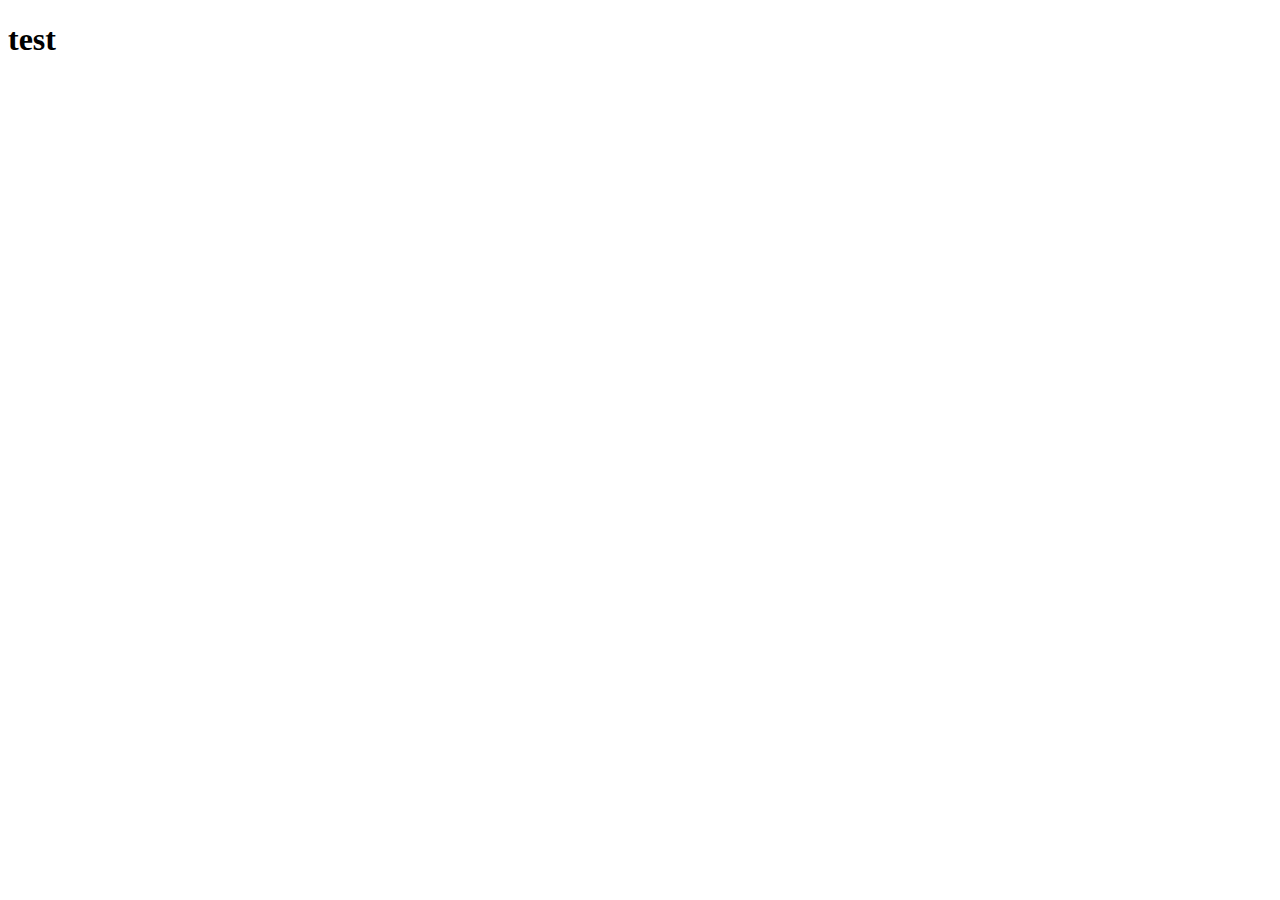
==== index.html @ 566ad738 "test" ====
<!DOCTYPE html>
<html lang="en">
<head>
    <meta charset="UTF-8">
    <meta http-equiv="X-UA-Compatible" content="IE=edge">
    <meta name="viewport" content="width=device-width, initial-scale=1.0">
    <title>aaa</title>
</head>
<body>
    <h1>
        test
    </h1>
</body>
</html>
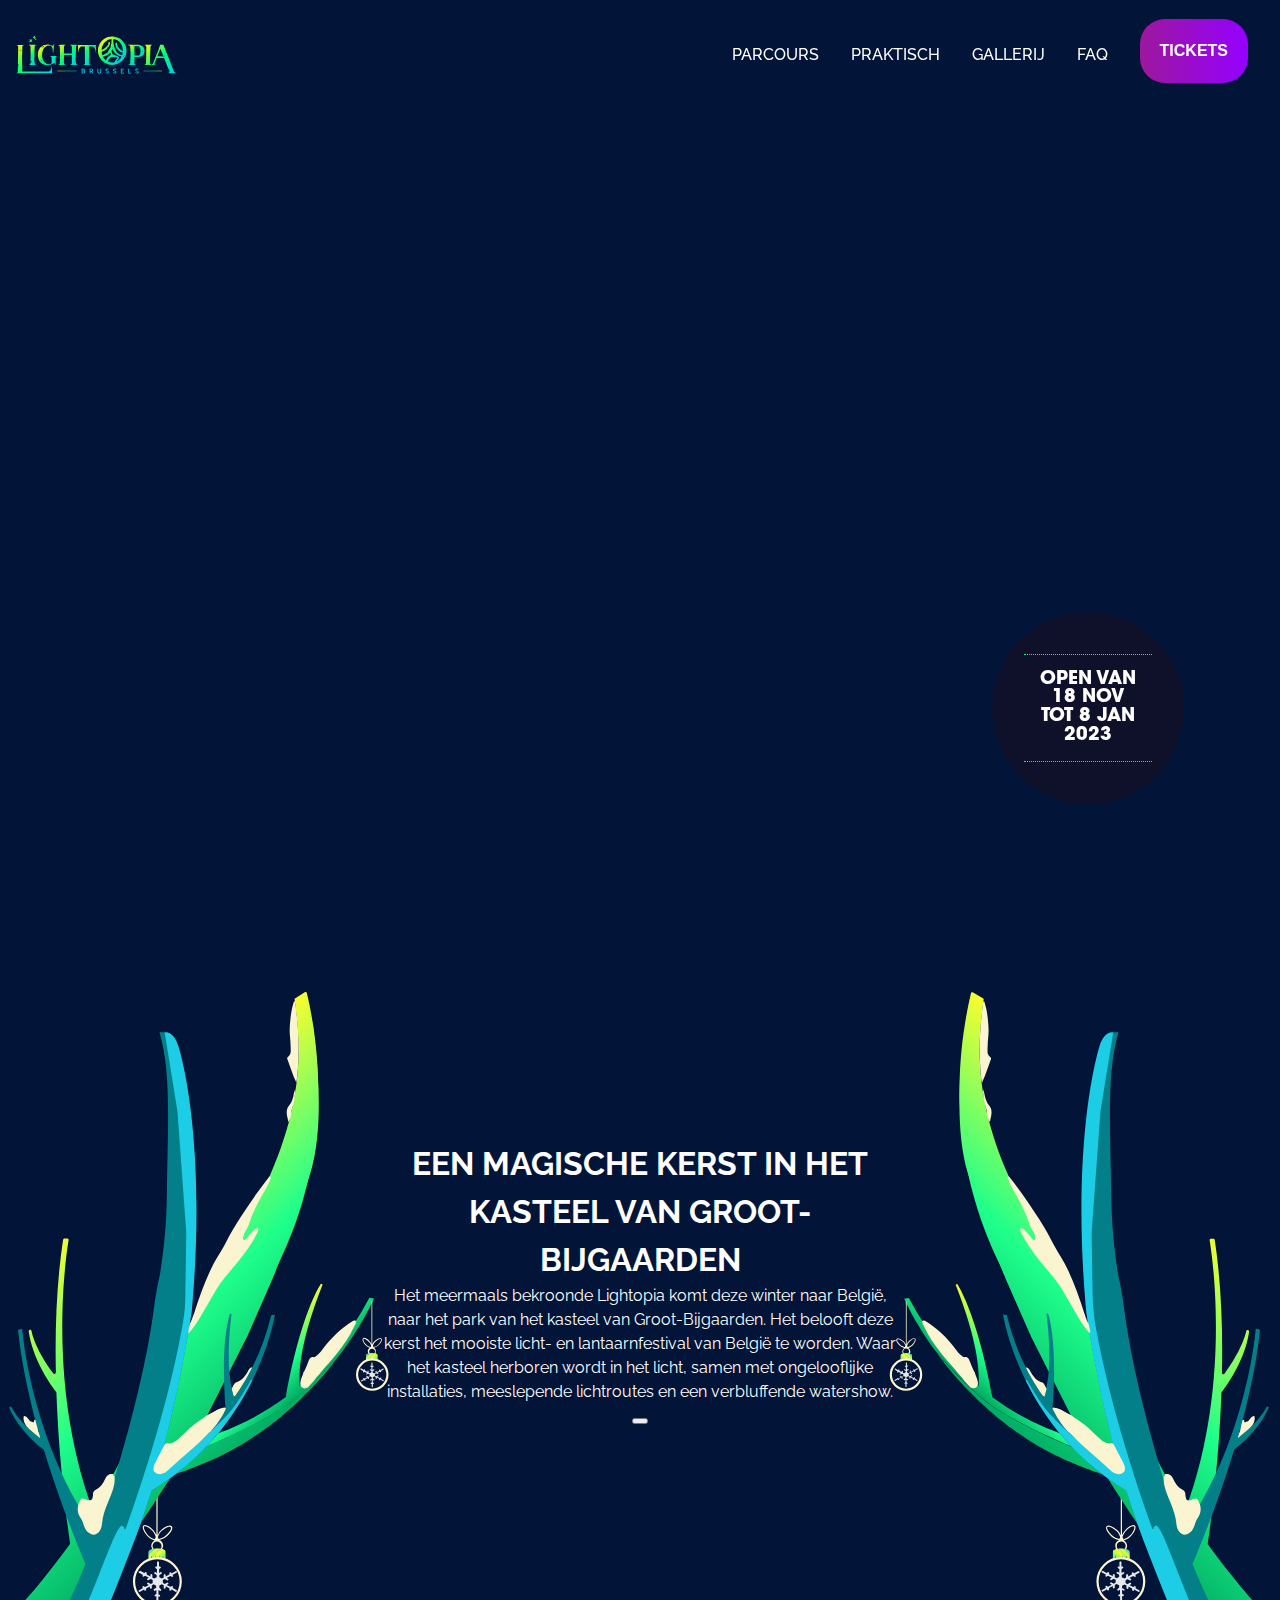
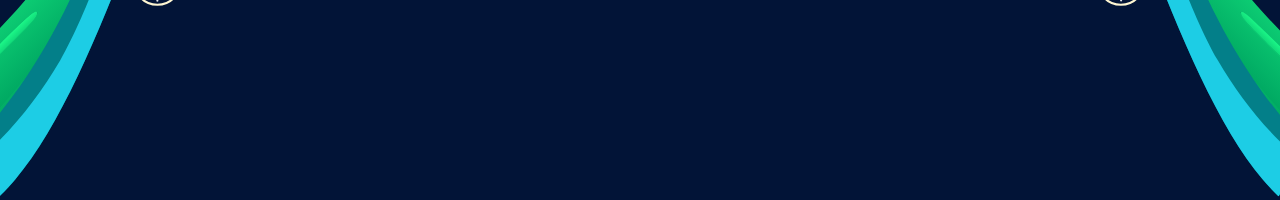
==== commit 2f6a4ff2: "update" ====
--- a/index.html
+++ b/index.html
@@ -4,11 +4,56 @@
     <meta charset="UTF-8">
     <meta http-equiv="X-UA-Compatible" content="IE=edge">
     <meta name="viewport" content="width=device-width, initial-scale=1.0">
-    <title>aaa</title>
+    <title>Lightopia</title>
+    <link rel="stylesheet" href="./static/css/reset.css">
+    <link rel="stylesheet" href="./static/css/main.css">
+
+    <link rel="preconnect" href="https://fonts.googleapis.com">
+<link rel="preconnect" href="https://fonts.gstatic.com" crossorigin>
+<link href="https://fonts.googleapis.com/css2?family=Raleway:wght@500;600;700;800&display=swap" rel="stylesheet">
 </head>
 <body>
-    <h1>
-        test
-    </h1>
+
+    <header>
+        <nav id="navbar">
+            <img src="./static/img/logo.svg" alt="">
+            <ul>
+                <li><a href="">Parcours</a></li>
+                <li><a href="">Praktisch</a></li>
+                <li><a href="">Gallerij</a></li>
+                <li><a href="">FAQ</a></li>
+                <li><a href="" class="ticket"><span>Tickets</span></a></li>
+            </ul>
+        </nav>
+
+        <script src="./data/nav.js"></script>
+        
+        <div class="header-content">
+            <h3>
+                open van 18 nov tot 8 jan 2023
+            </h3>
+        </div>
+        
+        <video playsinline="" autoplay="" muted="" loop="" poster="" class="video-bg">
+            <source src="./static/video/lightopia-main-bxl-vbr-4mb-4mb.mp4" type="video/mp4">
+        </video>
+    </header>
+    <main>
+        <div class="first">
+            <div class="content-first">
+                <h1>
+                    EEN MAGISCHE KERST IN HET KASTEEL VAN GROOT-BIJGAARDEN
+                </h1>
+                <p>
+                    Het meermaals bekroonde Lightopia komt deze winter naar België, naar het park van het kasteel van Groot-Bijgaarden. Het belooft deze kerst het mooiste licht- en lantaarnfestival van België te worden. Waar het kasteel herboren wordt in het licht, samen met ongelooflijke installaties, meeslepende lichtroutes en een verbluffende watershow.
+                </p>
+                <button>
+
+                </button>
+            </div>
+            <img src="./static/img/background-05-l.svg" alt="" class="wind leftBranch">
+            <img src="./static/img/background-05-r.svg" alt="" class="wind rightBranch">
+        </div>
+    </main>
 </body>
 </html>--- a/static/css/main.css
+++ b/static/css/main.css
@@ -0,0 +1,213 @@
+/*
+font-family: 'Raleway', sans-serif;
+*/
+body {
+    line-height: 1.5;
+    font-family: "Raleway", sans-serif;
+    background-color: #021437;
+    color: white;
+}
+
+@font-face {
+    font-family: ITC-bold;
+    src: url("../fonts/ITC\ Avant\ Garde\ Gothic\ Std\ Bold.otf");
+}
+@font-face {
+    font-family: ITC-medium;
+    src: url("../fonts/ITC\ Avant\ Garde\ Gothic\ Std\ Medium.otf");
+}
+
+header nav {
+    width: 100vw;
+    display: flex;
+    justify-content: space-between;
+    padding: 1rem;
+    position: absolute;
+    top: 0;
+    z-index: 2;
+    position: fixed;
+}
+header ul {
+    display: flex;
+    list-style-type: none;
+    color: white;
+    align-items: center;
+    width: 100%;
+    justify-content: end;
+}
+
+header nav img {
+    width: 10rem;
+}
+
+header li {
+    padding: 0.2rem 1rem;
+}
+
+nav li a {
+    color: white;
+    text-decoration: none;
+    font-weight: 500;
+    text-transform: uppercase;
+}
+
+.video-header {
+    z-index: 0;
+    width: 100%;
+    overflow: hidden;
+    position: absolute;
+    top: 0;
+    left: 0;
+}
+
+header {
+    height: 100vh;
+    width: 100%;
+    color: white;
+}
+
+#video-bg {
+    width: 100%;
+    height: 100vh;
+    object-fit: cover;
+}
+
+.ticket {
+    display: inline-block;
+    color: white;
+    text-decoration: none;
+    padding: 20px 20px;
+    border-radius: 25px;
+    position: relative;
+    font-family: Arial, Helvetica, sans-serif;
+    background-image: linear-gradient(
+        to right,
+        rgb(157, 24, 157),
+        rgb(149, 0, 255)
+    );
+    overflow: hidden;
+    transition: 0.2s;
+    font-weight: 700;
+}
+
+.ticket::after {
+    content: "";
+    position: absolute;
+    top: 0;
+    left: 0;
+    width: 100%;
+    height: 100%;
+    transition: 0.2s;
+    background-image: linear-gradient(
+        to right,
+        rgb(60, 0, 255),
+        rgb(89, 0, 255)
+    );
+    z-index: 0;
+    transform: translateY(-150%);
+    box-shadow: 0px 0px 20px 0px white;
+}
+
+span {
+    position: relative;
+    z-index: 1;
+}
+
+.ticket:hover::after {
+    transform: translateY(0);
+}
+
+.header-content {
+    position: absolute;
+    background-color: rgba(29, 15, 29, 0.487);
+    width: 12rem;
+    height: 12rem;
+    padding: 1rem;
+    bottom: 5rem;
+    right: 5rem;
+    border-radius: 50%;
+    margin: 1rem;
+    display: flex;
+    justify-content: center;
+    align-items: center;
+    backdrop-filter: blur(0.3rem);
+    text-transform: uppercase;
+}
+
+header h3 {
+    border-top: dotted rgb(0, 255, 123) 0.1rem;
+    border-bottom: dotted rgb(0, 255, 123) 0.1rem;
+    font-family: "ITC-bold";
+    padding: 1rem;
+    text-align: center;
+    width: 80%;
+    line-height: 1;
+}
+
+.scrolled {
+    background-color: #021437;
+}
+
+main {
+    display: block;
+}
+
+.first {
+    height: 100vh;
+    background-color: #021437;
+    position: relative;
+    z-index: 1;
+    text-align: center;
+    margin: auto;
+}
+.content-first {
+    position: absolute;
+    z-index: 2;
+    width: 40%;
+    margin: auto;
+    left: 0;
+    right: 0;
+    padding-top: 15rem;
+}
+
+.wind {
+    position: absolute;
+    height: 90%;
+    bottom: 0;
+    animation-duration: 10s;
+    animation-iteration-count: infinite;
+}
+.leftBranch {
+    animation-name: windL;
+    left: 0;
+}
+.rightBranch {
+    animation-name: windR;
+    right: 0;
+}
+
+@keyframes windL {
+    0% {
+        transform: rotate(3deg);
+    }
+
+    50% {
+        transform: rotate(-3deg);
+    }
+    100% {
+        transform: rotate(3deg);
+    }
+}
+
+@keyframes windR {
+    0% {
+        transform: rotate(-3deg);
+    }
+
+    50% {
+        transform: rotate(3deg);
+    }
+    100% {
+        transform: rotate(-3deg);
+    }
+}
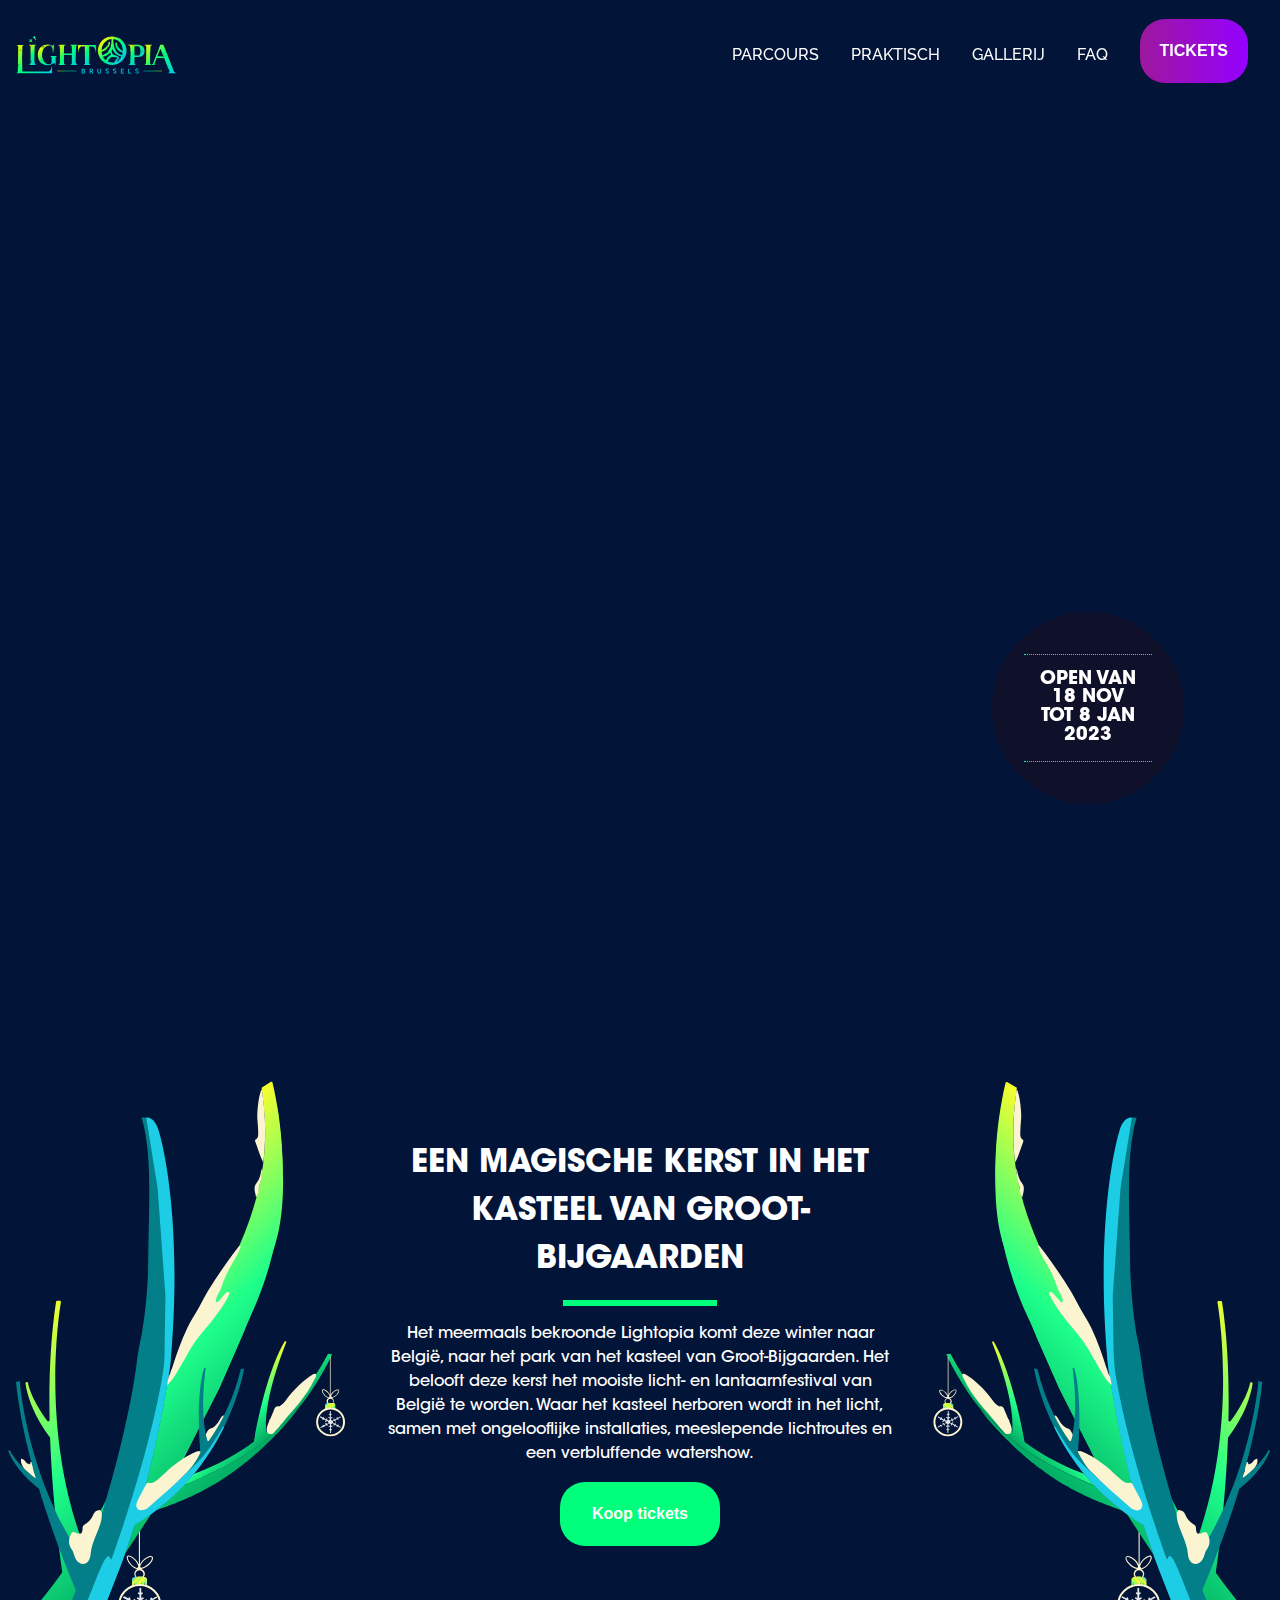
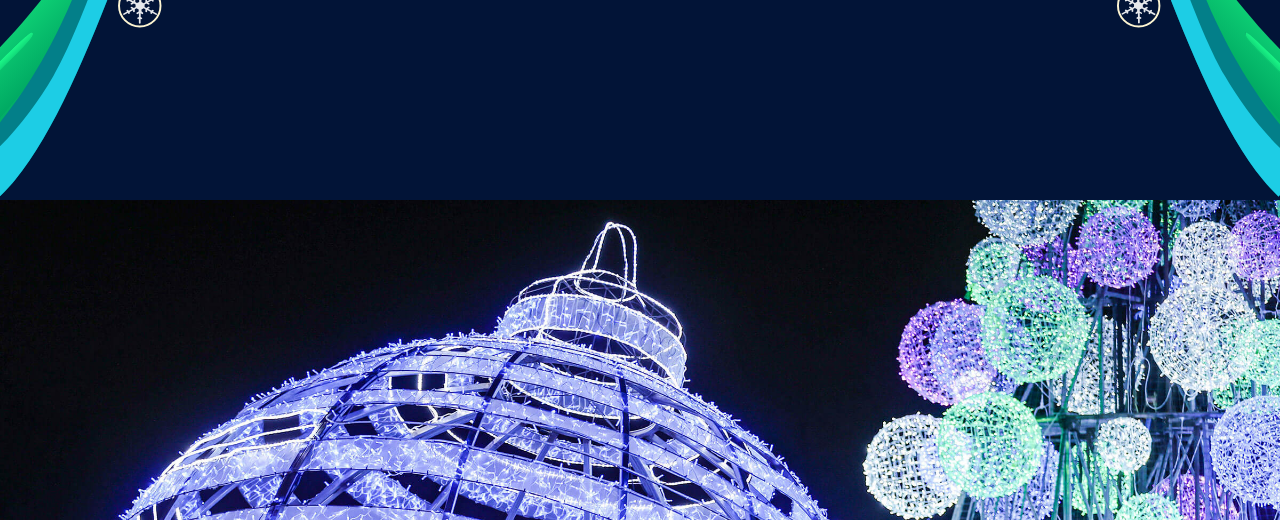
==== commit 27e5a083: "Week 2 les 1" ====
--- a/index.html
+++ b/index.html
@@ -44,16 +44,22 @@
                 <h1>
                     EEN MAGISCHE KERST IN HET KASTEEL VAN GROOT-BIJGAARDEN
                 </h1>
+                <div class="smallLine"></div>
                 <p>
                     Het meermaals bekroonde Lightopia komt deze winter naar België, naar het park van het kasteel van Groot-Bijgaarden. Het belooft deze kerst het mooiste licht- en lantaarnfestival van België te worden. Waar het kasteel herboren wordt in het licht, samen met ongelooflijke installaties, meeslepende lichtroutes en een verbluffende watershow.
                 </p>
-                <button>
-
-                </button>
+                <a href="" class="ticketKoop">Koop tickets</a>
             </div>
             <img src="./static/img/background-05-l.svg" alt="" class="wind leftBranch">
             <img src="./static/img/background-05-r.svg" alt="" class="wind rightBranch">
         </div>
+
+        <div class="spotlight">
+        </div>
+
+        <div class="second">
+
+        </div>
     </main>
 </body>
 </html>--- a/static/css/main.css
+++ b/static/css/main.css
@@ -49,6 +49,11 @@
     text-decoration: none;
     font-weight: 500;
     text-transform: uppercase;
+    transition: 0.2s ease-in-out;
+}
+
+nav li a:hover {
+    color: rgb(0, 255, 123);
 }
 
 .video-header {
@@ -100,17 +105,20 @@
     transition: 0.2s;
     background-image: linear-gradient(
         to right,
-        rgb(60, 0, 255),
-        rgb(89, 0, 255)
+        rgb(0, 255, 123),
+        rgb(6, 226, 112)
     );
     z-index: 0;
     transform: translateY(-150%);
-    box-shadow: 0px 0px 20px 0px white;
 }
 
 span {
     position: relative;
     z-index: 1;
+}
+
+.ticket:hover {
+    color: black;
 }
 
 .ticket:hover::after {
@@ -156,33 +164,33 @@
     height: 100vh;
     background-color: #021437;
     position: relative;
-    z-index: 1;
+    z-index: 0;
     text-align: center;
     margin: auto;
 }
 .content-first {
     position: absolute;
-    z-index: 2;
+    z-index: 1;
     width: 40%;
     margin: auto;
     left: 0;
     right: 0;
     padding-top: 15rem;
+    font-family: "ITC-medium";
 }
 
 .wind {
     position: absolute;
-    height: 90%;
+    height: 80%;
     bottom: 0;
     animation-duration: 10s;
     animation-iteration-count: infinite;
+    animation-name: windL;
 }
 .leftBranch {
-    animation-name: windL;
     left: 0;
 }
 .rightBranch {
-    animation-name: windR;
     right: 0;
 }
 
@@ -192,22 +200,55 @@
     }
 
     50% {
-        transform: rotate(-3deg);
+        transform: rotate(0deg);
     }
     100% {
         transform: rotate(3deg);
     }
 }
 
-@keyframes windR {
-    0% {
-        transform: rotate(-3deg);
-    }
-
-    50% {
-        transform: rotate(3deg);
-    }
-    100% {
-        transform: rotate(-3deg);
-    }
-}
+h1 {
+    font-family: "ITC-bold";
+}
+
+.smallLine {
+    border: solid rgb(0, 255, 123);
+    width: 30%;
+    margin: auto;
+    margin: 1rem auto;
+}
+
+.ticketKoop {
+    display: inline-block;
+    color: white;
+    text-decoration: none;
+    width: 10rem;
+    height: 4rem;
+    padding: 20px 20px;
+    border-radius: 25px;
+    position: relative;
+    font-family: Arial, Helvetica, sans-serif;
+    background-color: rgb(0, 255, 123);
+    overflow: hidden;
+    transition: 0.2s;
+    font-weight: 700;
+    margin: 1rem auto;
+    display: flex;
+    justify-content: center;
+    align-items: center;
+}
+
+.ticketKoop:hover {
+    width: 10.3rem;
+    height: 4.3rem;
+    color: black;
+}
+
+.spotlight {
+    background-image: url(../img/spotlight-01.jpg);
+    background-size: cover;
+    background-position: center top;
+    height: 20rem;
+    width: 100%;
+    display: block;
+}
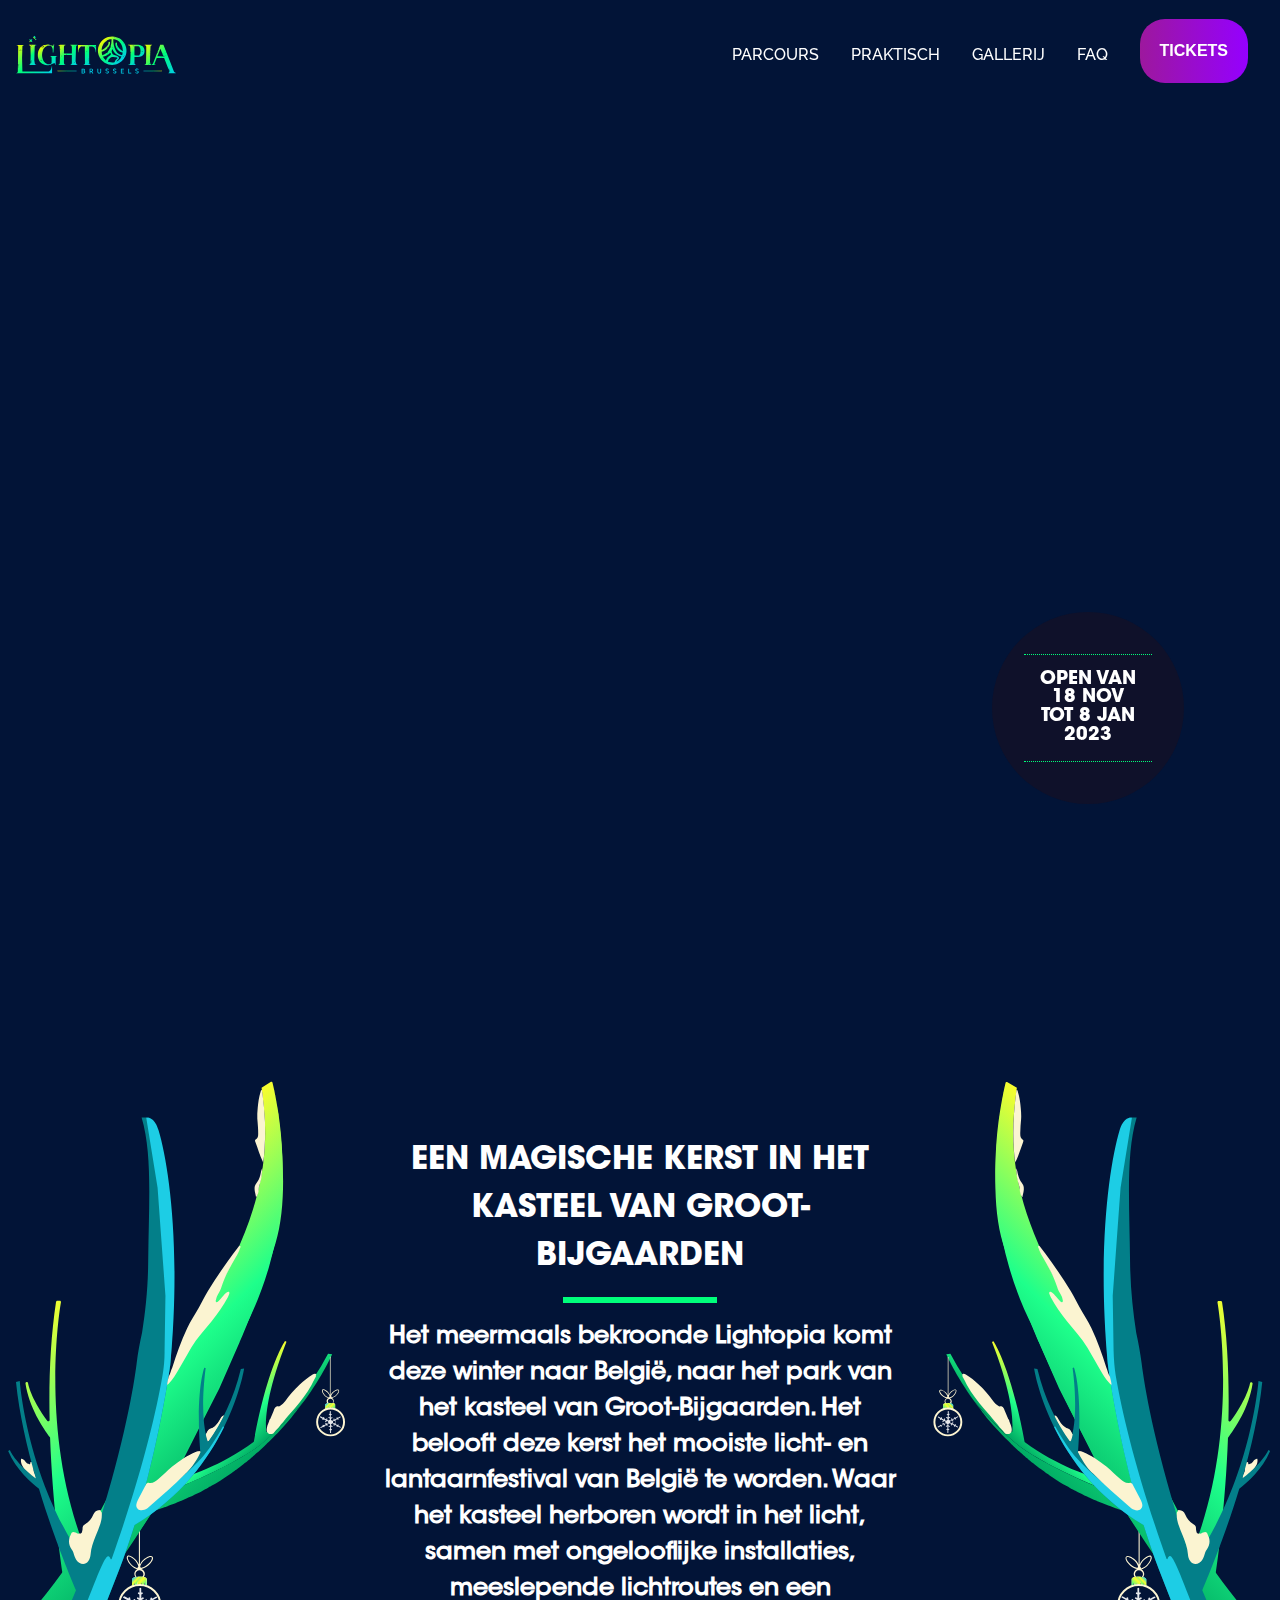
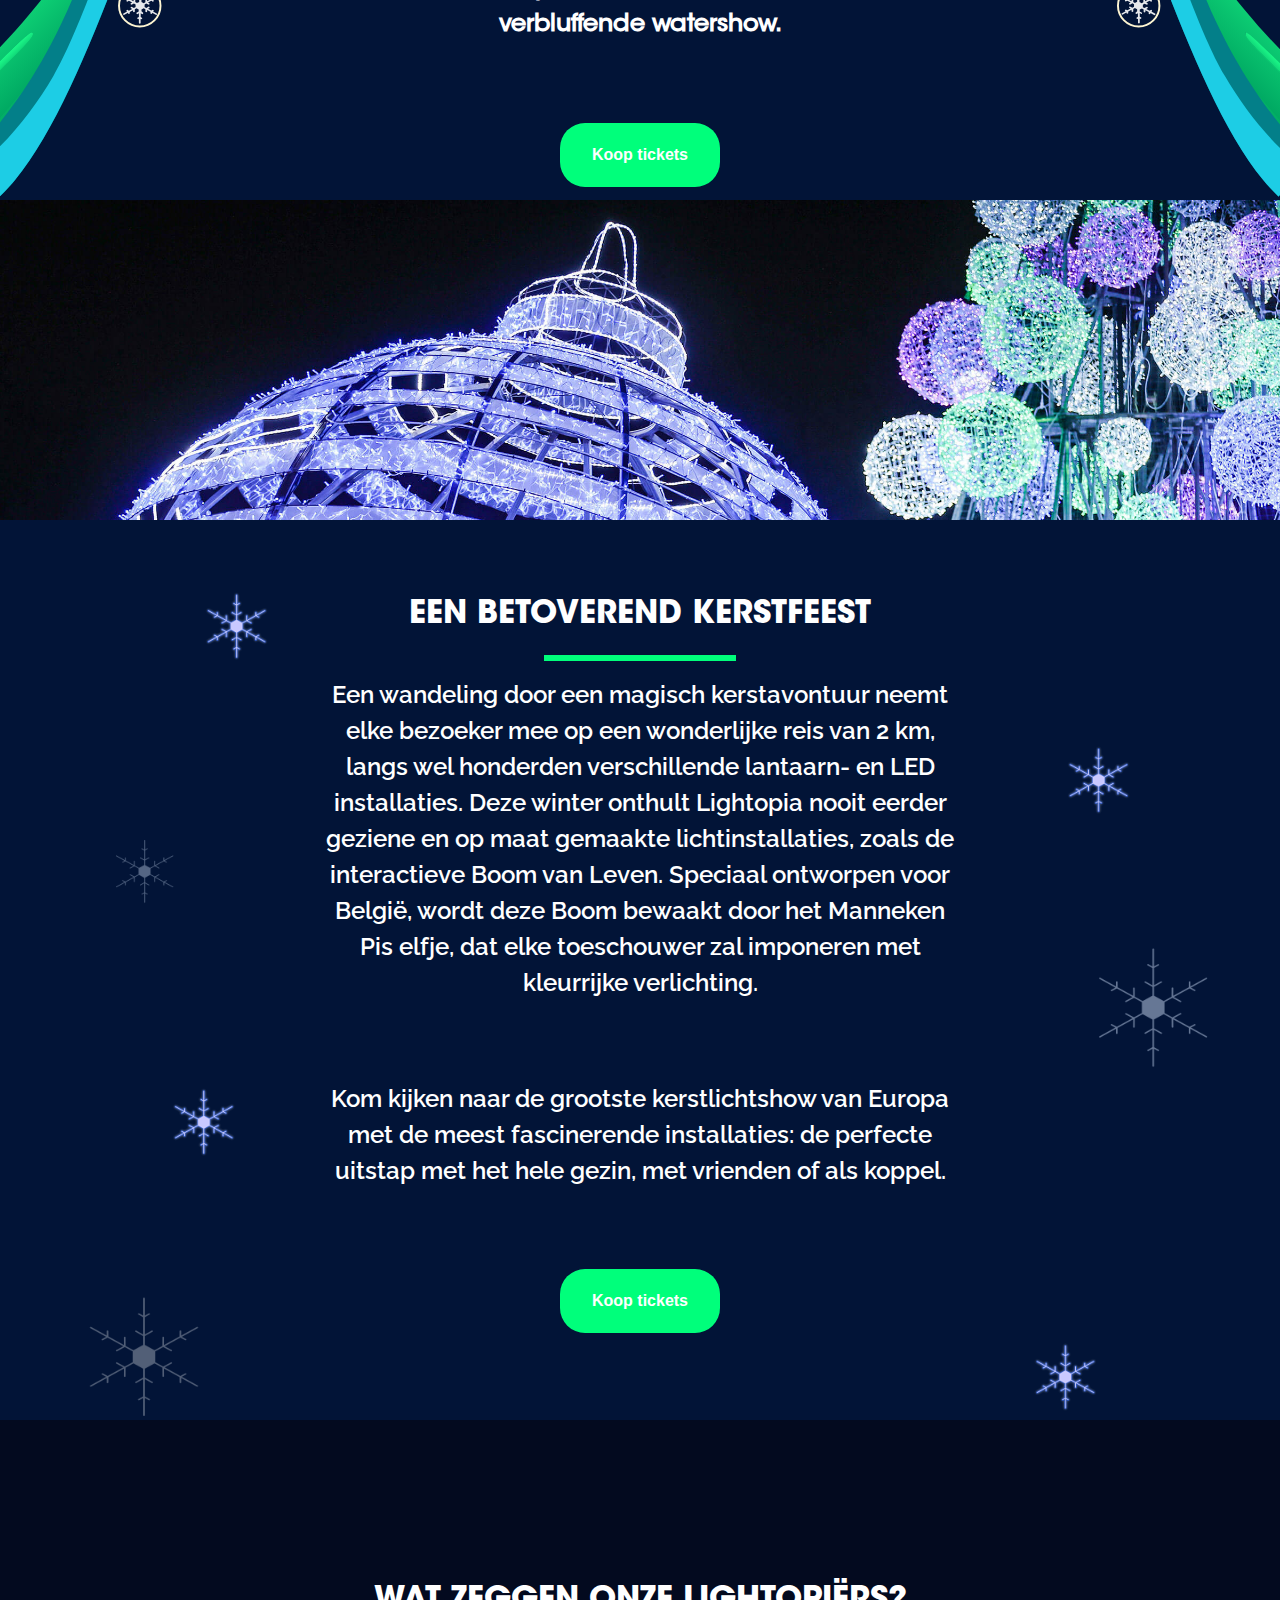
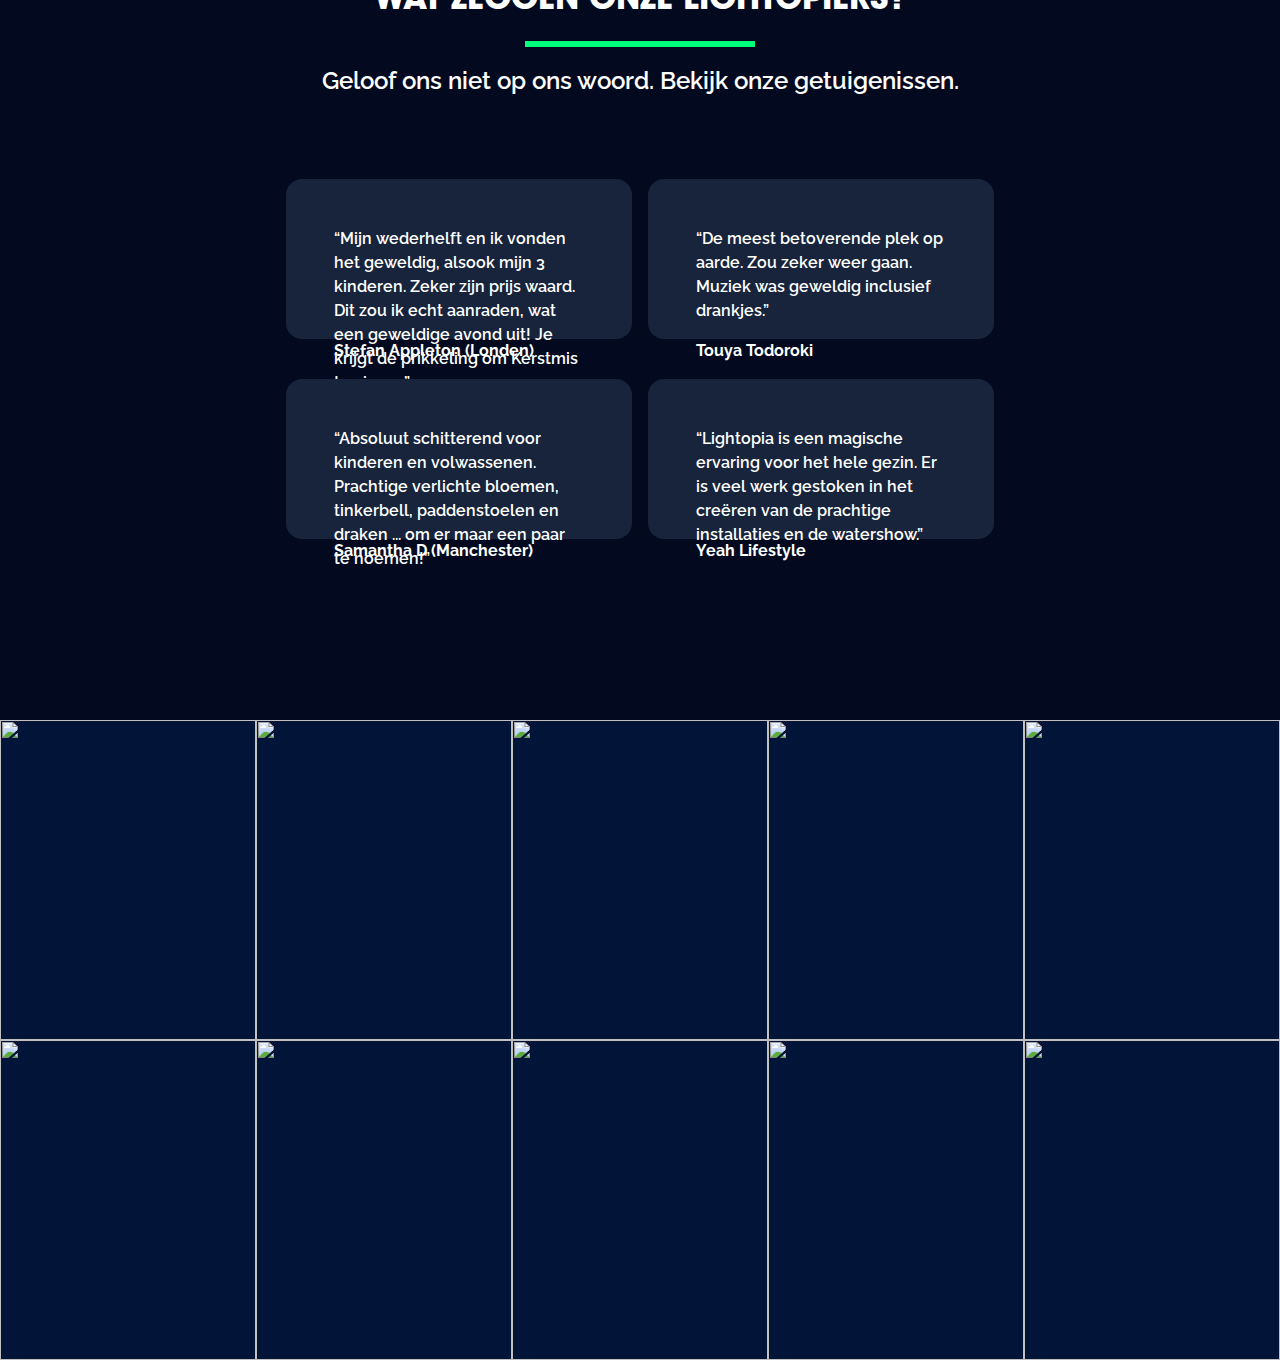
==== commit 9bd7ae0b: "update" ====
--- a/index.html
+++ b/index.html
@@ -39,7 +39,7 @@
         </video>
     </header>
     <main>
-        <div class="first">
+        <div class="first default">
             <div class="content-first">
                 <h1>
                     EEN MAGISCHE KERST IN HET KASTEEL VAN GROOT-BIJGAARDEN
@@ -57,9 +57,173 @@
         <div class="spotlight">
         </div>
 
-        <div class="second">
-
-        </div>
+        <div class="second default">
+            <div class="content-second">
+                <h1>
+                    EEN BETOVEREND KERSTFEEST
+                </h1>
+                <div class="smallLine"></div>
+                <p>
+                    Een wandeling door een magisch kerstavontuur neemt elke bezoeker mee op een wonderlijke reis van 2 km, langs wel honderden verschillende lantaarn- en LED installaties. Deze winter onthult Lightopia nooit eerder geziene en op maat gemaakte lichtinstallaties, zoals de interactieve Boom van Leven. Speciaal ontworpen voor België, wordt deze Boom bewaakt door het Manneken Pis elfje, dat elke toeschouwer zal imponeren met kleurrijke verlichting.
+                </p>
+                <p>
+                    Kom kijken naar de grootste kerstlichtshow van Europa met de meest fascinerende installaties: de perfecte uitstap met het hele gezin, met vrienden of als koppel.
+                </p>
+                <a href="" class="ticketKoop">Koop tickets</a>
+            </div>
+        </div>
+
+        <div class="third default">
+            <div class="third-content">
+            <h1>
+                WAT ZEGGEN ONZE LIGHTOPIËRS?
+            </h1>
+            <div class="smallLine"></div>
+            <p>
+                Geloof ons niet op ons woord. Bekijk onze getuigenissen.
+            </p>
+                <div class="quotes">
+                    
+                    <div class="person">
+                        <blockquote>
+                            <p>
+                                “Mijn wederhelft en ik vonden het geweldig, alsook mijn 3 kinderen. Zeker zijn prijs waard. Dit zou ik echt aanraden, wat een geweldige avond uit! Je krijgt de prikkeling om Kerstmis te vieren.”
+                            </p>
+                        </blockquote>
+                        <h4>
+                            Stefan Appleton (Londen)
+                        </h4>
+                    </div>
+                    <div class="person">
+                        <blockquote>
+                            <p>
+                                “De meest betoverende plek op aarde. Zou zeker weer gaan. Muziek was geweldig inclusief drankjes.”
+                            </p>
+                        </blockquote>
+                        <h4>
+                            Touya Todoroki
+                        </h4>
+                    </div>
+
+                    <div class="person">
+                        <blockquote>
+                            <p>
+                                “Absoluut schitterend voor kinderen en volwassenen. Prachtige verlichte bloemen, tinkerbell, paddenstoelen en draken ... om er maar een paar te noemen!”
+                            </p>
+                        </blockquote>
+                        <h4>
+                            Samantha D (Manchester)
+                        </h4>
+                    </div>
+                    
+                    <div class="person">
+                        <blockquote>
+                            <p>
+                                “Lightopia is een magische ervaring voor het hele gezin. Er is veel werk gestoken in het creëren van de prachtige installaties en de watershow.”
+                            </p>
+                        </blockquote>
+                        <h4>
+                            Yeah Lifestyle
+                        </h4>
+                    </div>
+                </div>  
+            </div>
+        </div>
+
+        <div class="row">
+            <div class="column">
+              <img src="../app/static/img/gallery-footer/002-Edit-Lightopia-0491.jpg" onclick="openModal();currentSlide(1)" class="hover-shadow cursor">
+            </div>
+            <div class="column">
+              <img src="../app/static/img/gallery-footer/003-Edit-Lightopia-0327.jpg" onclick="openModal();currentSlide(2)" class="hover-shadow cursor">
+            </div>
+            <div class="column">
+              <img src="../app/static/img/gallery-footer/004-Edit-Lightopia-0527.jpg" onclick="openModal();currentSlide(3)" class="hover-shadow cursor">
+            </div>
+            <div class="column">
+              <img src="../app/static/img/gallery-footer/005-Edit-Lightopia-0137.jpg" style="width:100%" onclick="openModal();currentSlide(4)" class="hover-shadow cursor">
+            </div>
+            <div class="column">
+              <img src="../app/static/img/gallery-footer/006-Edit-Lightopia-0151.jpg" onclick="openModal();currentSlide(5)" class="hover-shadow cursor">
+            </div>
+            <div class="column">
+              <img src="../app/static/img/gallery-footer/007-Edit-Lightopia-0178.jpg" onclick="openModal();currentSlide(6)" class="hover-shadow cursor">
+            </div>
+            <div class="column">
+              <img src="../app/static/img/gallery-footer//009-Edit-Lightopia-0080.jpg"  onclick="openModal();currentSlide(7)" class="hover-shadow cursor">
+            </div>
+            <div class="column">
+              <img src="../app/static/img/gallery-footer/010-lightopia-08.jpg" onclick="openModal();currentSlide(8)" class="hover-shadow cursor">
+            </div>
+            <div class="column">
+                <img src="../app/static/img/gallery-footer/011-Lightopia-BXL-Still-007-edit.jpg" onclick="openModal();currentSlide(9)" class="hover-shadow cursor">
+              </div>
+              <div class="column">
+                <img src="../app/static/img/gallery-footer/012-Lightopia-BXL-Still-010-edit.jpg" onclick="openModal();currentSlide(10)" class="hover-shadow cursor">
+              </div>
+          </div>
+          
+          <div id="myModal" class="modal">
+            <span class="close cursor" onclick="closeModal()">&times;</span>
+            <div class="modal-content">
+              <div class="mySlides">
+                <div class="numbertext">1 / 10</div>
+                <img src="../app/static/img/gallery-footer/002-Edit-Lightopia-0491.jpg">
+              </div>
+          
+              <div class="mySlides">
+                <div class="numbertext">2 / 10</div>
+                <img src="../app/static/img/gallery-footer/003-Edit-Lightopia-0327.jpg">
+              </div>
+          
+              <div class="mySlides">
+                <div class="numbertext">3 / 10</div>
+                <img src="../app/static/img/gallery-footer/004-Edit-Lightopia-0527.jpg">
+              </div>
+              
+              <div class="mySlides">
+                <div class="numbertext">4 / 10</div>
+                <img src="../app/static/img/gallery-footer/005-Edit-Lightopia-0137.jpg">
+              </div>
+              
+              <div class="mySlides">
+                <div class="numbertext">5 / 10</div>
+                <img src="../app/static/img/gallery-footer/006-Edit-Lightopia-0151.jpg">
+              </div>
+          
+              <div class="mySlides">
+                <div class="numbertext">6 / 10</div>
+                <img src="../app/static/img/gallery-footer/007-Edit-Lightopia-0178.jpg">
+              </div>
+          
+              <div class="mySlides">
+                <div class="numbertext">7 / 10</div>
+                <img src="../app/static/img/gallery-footer/009-Edit-Lightopia-0080.jpg">
+              </div>
+              
+              <div class="mySlides">
+                <div class="numbertext">8 / 10</div>
+                <img src="../app/static/img/gallery-footer/010-lightopia-08.jpg">
+              </div>
+              <div class="mySlides">
+                <div class="numbertext">9 / 10</div>
+                <img src="../app/static/img/gallery-footer/011-Lightopia-BXL-Still-007-edit.jpg">
+              </div>
+              <div class="mySlides">
+                <div class="numbertext">10 / 10</div>
+                <img src="../app/static/img/gallery-footer/012-Lightopia-BXL-Still-010-edit.jpg">
+              </div>
+              <a class="prev" onclick="plusSlides(-1)">&#10094;</a>
+              <a class="next" onclick="plusSlides(1)">&#10095;</a>
+          
+              <div class="caption-container">
+                <p id="caption"></p>
+              </div>
+            </div>
+          </div>
+       
+<script src="./data/lightbox.js"></script>
+
     </main>
 </body>
 </html>--- a/static/css/main.css
+++ b/static/css/main.css
@@ -18,7 +18,7 @@
 }
 
 header nav {
-    width: 100vw;
+    width: 100%;
     display: flex;
     justify-content: space-between;
     padding: 1rem;
@@ -160,12 +160,26 @@
     display: block;
 }
 
+.default p {
+    font-weight: 600;
+    font-size: 1.5rem;
+    margin-bottom: 5rem;
+}
+
+.default {
+    height: 100vh;
+    text-align: center;
+    display: flex;
+    justify-content: center;
+    align-items: center;
+}
 .first {
     height: 100vh;
     background-color: #021437;
     position: relative;
     z-index: 0;
     text-align: center;
+    overflow: hidden;
     margin: auto;
 }
 .content-first {
@@ -186,6 +200,7 @@
     animation-duration: 10s;
     animation-iteration-count: infinite;
     animation-name: windL;
+    overflow: hidden;
 }
 .leftBranch {
     left: 0;
@@ -252,3 +267,164 @@
     width: 100%;
     display: block;
 }
+
+.second {
+    background-image: url(../img/background-02.png);
+    background-size: cover;
+    height: 100vh;
+    text-align: center;
+}
+
+.content-second {
+    width: 50%;
+    margin: 10rem auto;
+}
+
+.third {
+    background-color: #030a1f;
+    height: 100vh;
+}
+
+.quotes {
+    display: flex;
+    flex-wrap: wrap;
+    gap: 1rem;
+    align-items: center;
+    justify-content: center;
+    text-align: left;
+}
+
+.person {
+    width: 45%;
+}
+.person blockquote p {
+    margin: 0;
+}
+
+.person blockquote p {
+    background-color: #17243b;
+    border-radius: 1rem;
+    padding: 3rem;
+    font-size: 1rem;
+    height: 10rem;
+}
+
+.third-content {
+    width: 60%;
+    margin: 10rem auto;
+}
+
+h4 {
+    padding-left: 3rem;
+}
+
+/* lightbox start */
+s .row:after {
+    content: "";
+    display: table;
+    clear: both;
+}
+
+.column {
+    float: left;
+    width: 20%;
+    height: 20rem;
+}
+
+.column img {
+    object-fit: cover;
+    width: 100%;
+    height: 100%;
+}
+
+/* The Modal (background) */
+.modal {
+    display: none;
+    position: fixed;
+    z-index: 3;
+    padding-top: 100px;
+    left: 0;
+    top: 0;
+    width: 100%;
+    height: 100%;
+    overflow: auto;
+    background-color: rgba(0, 0, 0, 0.612);
+}
+
+/* Modal Content */
+.modal-content {
+    position: relative;
+    margin: auto;
+    padding: 0;
+    height: 40rem;
+}
+
+/* The Close Button */
+.close {
+    color: white;
+    position: absolute;
+    top: 10px;
+    right: 25px;
+    font-size: 35px;
+    font-weight: bold;
+}
+
+.close:hover,
+.close:focus {
+    color: #999;
+    text-decoration: none;
+    cursor: pointer;
+}
+
+.mySlides {
+    display: none;
+    height: 40rem;
+}
+
+.mySlides img {
+    height: 100%;
+    margin: auto;
+}
+
+.cursor {
+    cursor: pointer;
+}
+
+/* Next & previous buttons */
+.prev,
+.next {
+    cursor: pointer;
+    position: absolute;
+    top: 50%;
+    width: auto;
+    padding: 16px;
+    margin-top: -50px;
+    color: white;
+    font-weight: bold;
+    font-size: 20px;
+    transition: 0.6s ease;
+    border-radius: 0 3px 3px 0;
+    user-select: none;
+    -webkit-user-select: none;
+}
+
+/* Position the "next button" to the right */
+.next {
+    right: 0;
+    border-radius: 3px 0 0 3px;
+}
+
+/* On hover, add a black background color with a little bit see-through */
+.prev:hover,
+.next:hover {
+    background-color: rgba(0, 0, 0, 0.8);
+}
+
+/* Number text (1/3 etc) */
+.numbertext {
+    color: #f2f2f2;
+    font-size: 12px;
+    padding: 8px 12px;
+    position: absolute;
+    top: 0;
+}
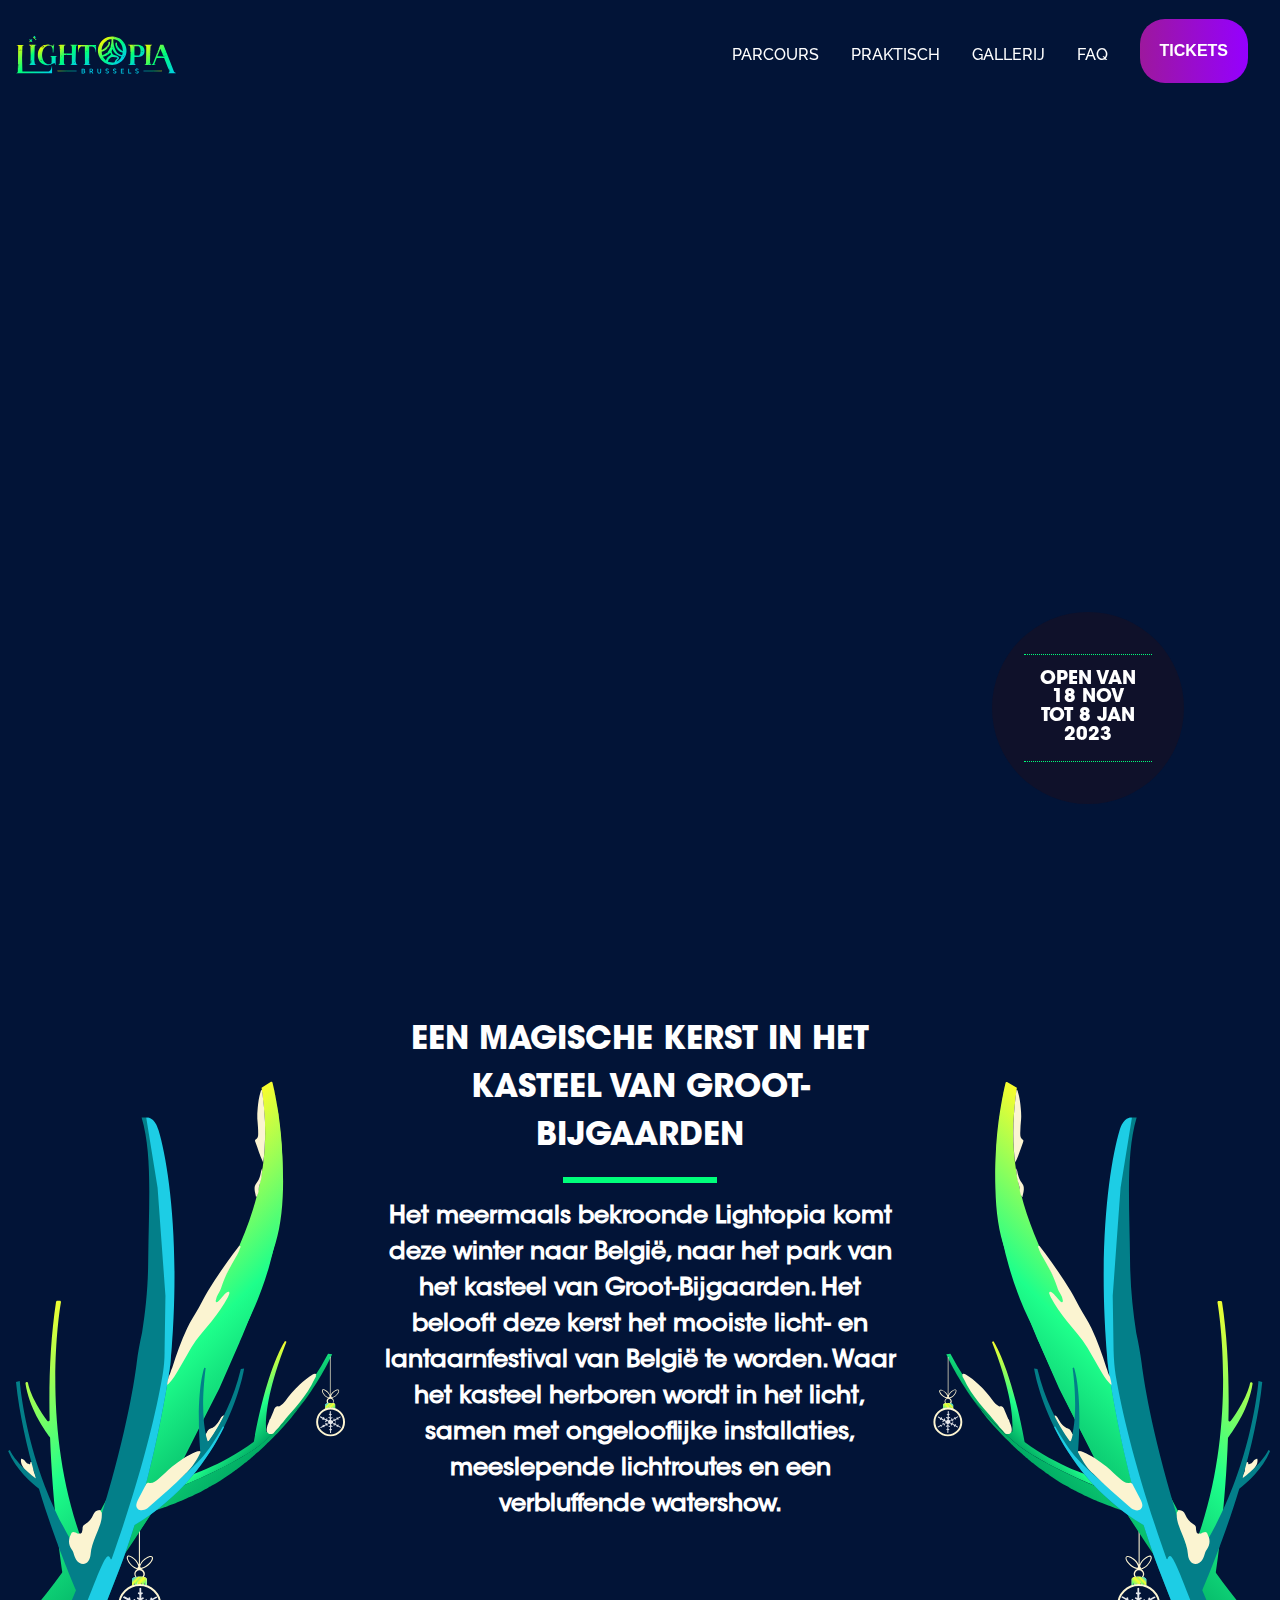
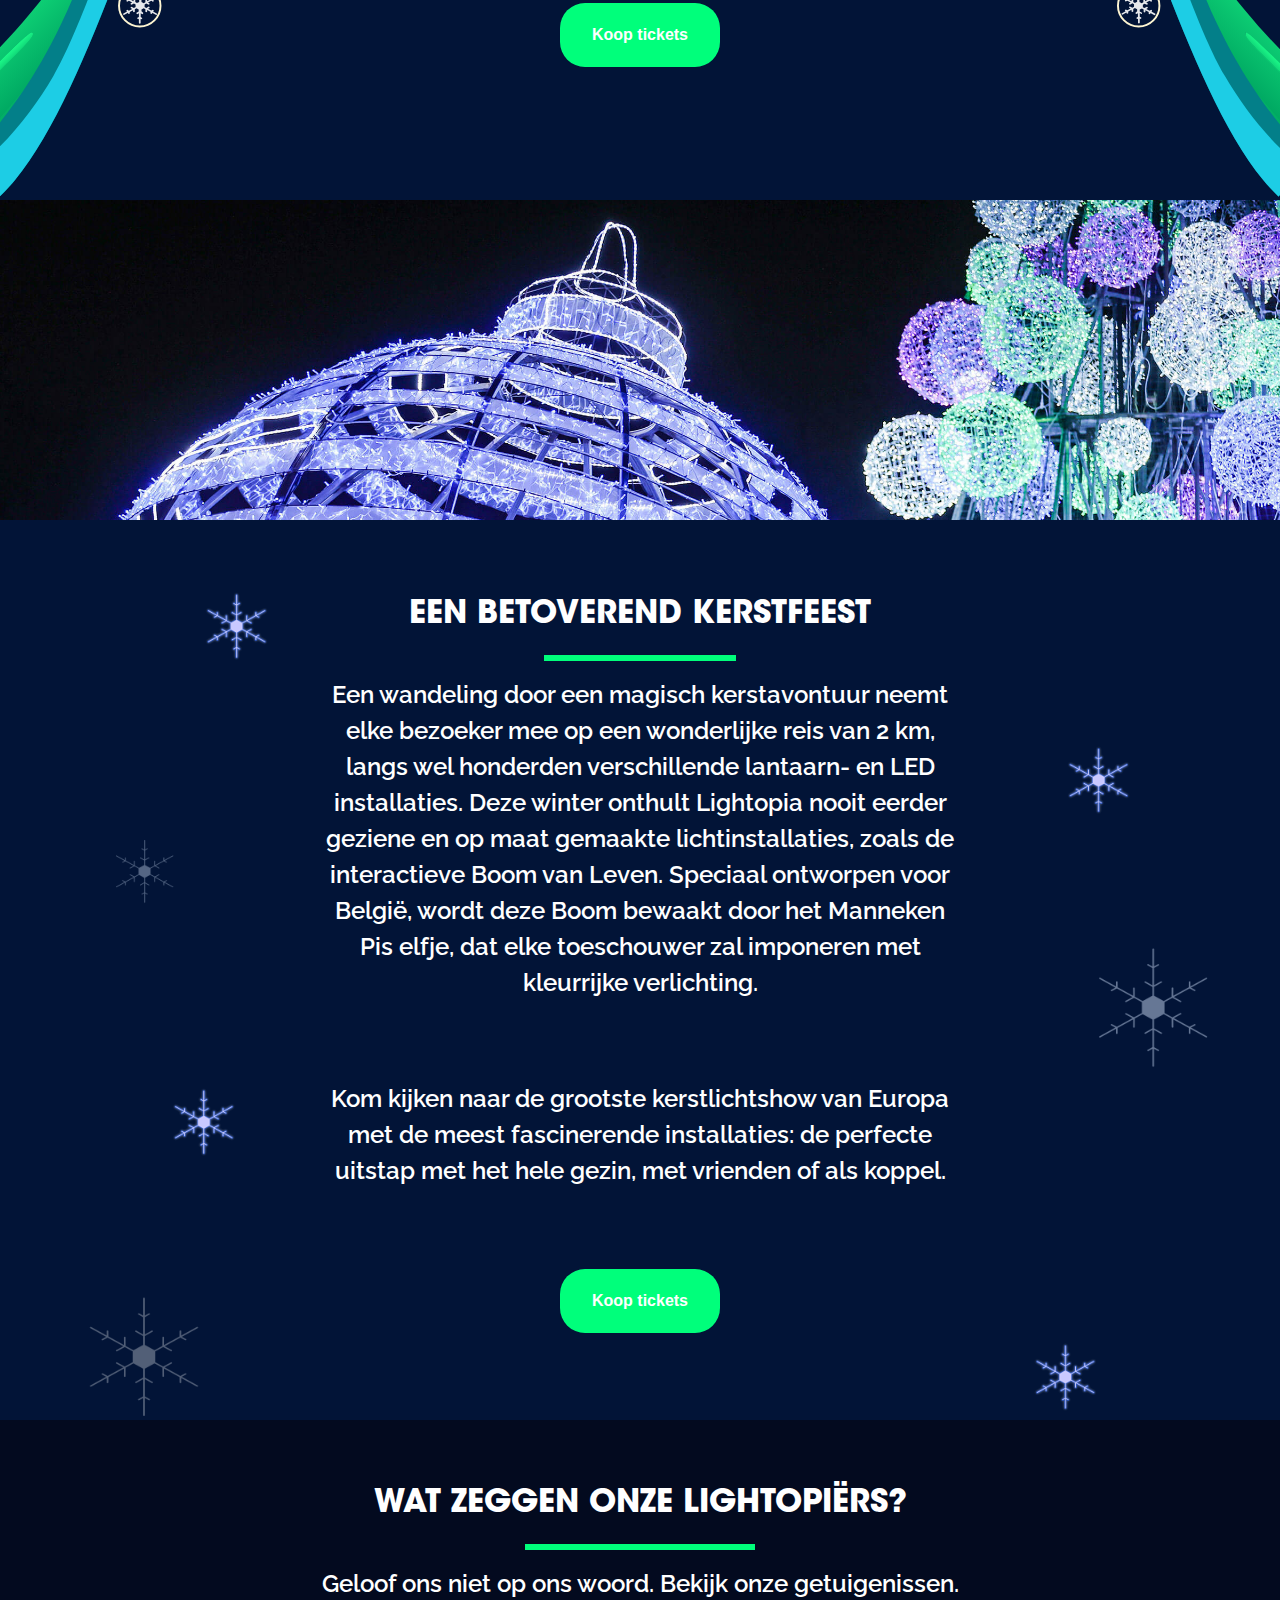
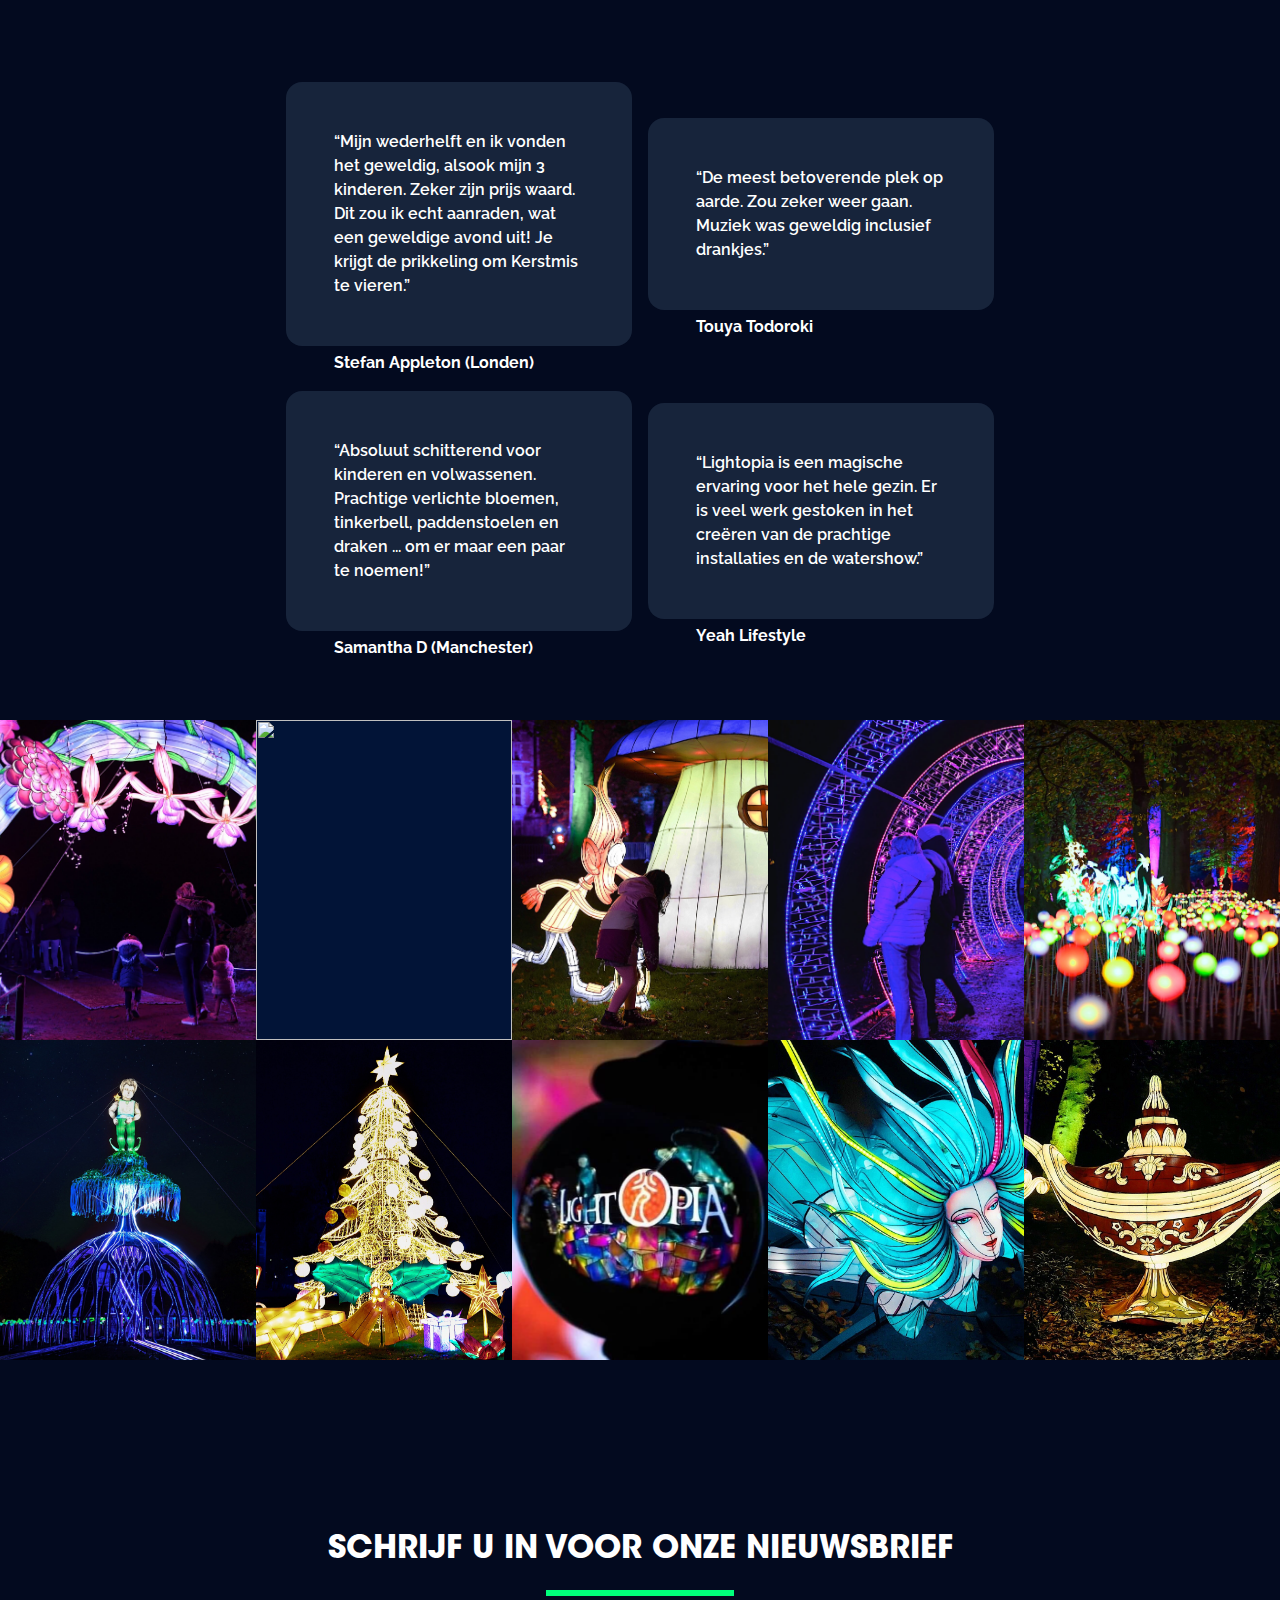
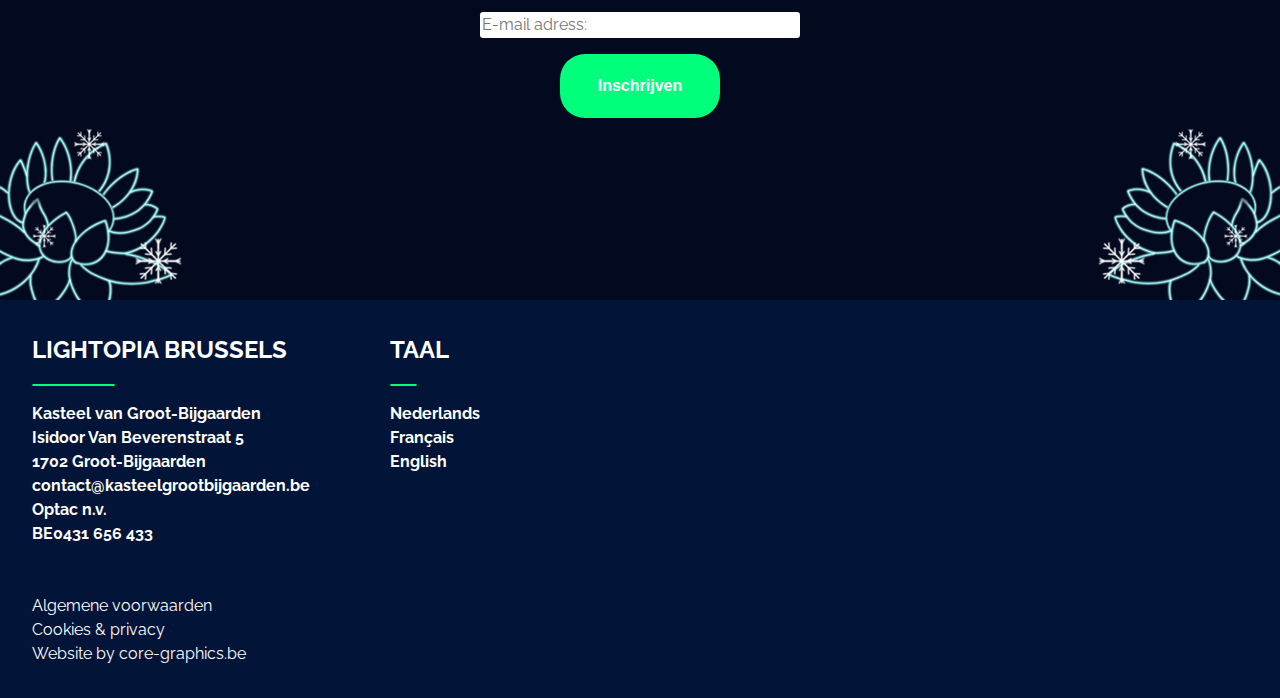
==== commit 09d38911: "lightbox and footer update" ====
--- a/index.html
+++ b/index.html
@@ -132,86 +132,86 @@
 
         <div class="row">
             <div class="column">
-              <img src="../app/static/img/gallery-footer/002-Edit-Lightopia-0491.jpg" onclick="openModal();currentSlide(1)" class="hover-shadow cursor">
-            </div>
-            <div class="column">
-              <img src="../app/static/img/gallery-footer/003-Edit-Lightopia-0327.jpg" onclick="openModal();currentSlide(2)" class="hover-shadow cursor">
-            </div>
-            <div class="column">
-              <img src="../app/static/img/gallery-footer/004-Edit-Lightopia-0527.jpg" onclick="openModal();currentSlide(3)" class="hover-shadow cursor">
-            </div>
-            <div class="column">
-              <img src="../app/static/img/gallery-footer/005-Edit-Lightopia-0137.jpg" style="width:100%" onclick="openModal();currentSlide(4)" class="hover-shadow cursor">
-            </div>
-            <div class="column">
-              <img src="../app/static/img/gallery-footer/006-Edit-Lightopia-0151.jpg" onclick="openModal();currentSlide(5)" class="hover-shadow cursor">
-            </div>
-            <div class="column">
-              <img src="../app/static/img/gallery-footer/007-Edit-Lightopia-0178.jpg" onclick="openModal();currentSlide(6)" class="hover-shadow cursor">
-            </div>
-            <div class="column">
-              <img src="../app/static/img/gallery-footer//009-Edit-Lightopia-0080.jpg"  onclick="openModal();currentSlide(7)" class="hover-shadow cursor">
-            </div>
-            <div class="column">
-              <img src="../app/static/img/gallery-footer/010-lightopia-08.jpg" onclick="openModal();currentSlide(8)" class="hover-shadow cursor">
-            </div>
-            <div class="column">
-                <img src="../app/static/img/gallery-footer/011-Lightopia-BXL-Still-007-edit.jpg" onclick="openModal();currentSlide(9)" class="hover-shadow cursor">
+              <img src="./static/img/gallery-footer/002-Edit-Lightopia-0491.jpg" onclick="openModal();currentSlide(1)" class="hover-shadow cursor">
+            </div>
+            <div class="column">
+              <img src=".static/img/gallery-footer/003-Edit-Lightopia-0327.jpg" onclick="openModal();currentSlide(2)" class="hover-shadow cursor">
+            </div>
+            <div class="column">
+              <img src="./static/img/gallery-footer/004-Edit-Lightopia-0527.jpg" onclick="openModal();currentSlide(3)" class="hover-shadow cursor">
+            </div>
+            <div class="column">
+              <img src="./static/img/gallery-footer/005-Edit-Lightopia-0137.jpg" style="width:100%" onclick="openModal();currentSlide(4)" class="hover-shadow cursor">
+            </div>
+            <div class="column">
+              <img src="./static/img/gallery-footer/006-Edit-Lightopia-0151.jpg" onclick="openModal();currentSlide(5)" class="hover-shadow cursor">
+            </div>
+            <div class="column">
+              <img src="./static/img/gallery-footer/007-Edit-Lightopia-0178.jpg" onclick="openModal();currentSlide(6)" class="hover-shadow cursor">
+            </div>
+            <div class="column">
+              <img src="./static/img/gallery-footer//009-Edit-Lightopia-0080.jpg"  onclick="openModal();currentSlide(7)" class="hover-shadow cursor">
+            </div>
+            <div class="column">
+              <img src="./static/img/gallery-footer/010-lightopia-08.jpg" onclick="openModal();currentSlide(8)" class="hover-shadow cursor">
+            </div>
+            <div class="column">
+                <img src="./static/img/gallery-footer/011-Lightopia-BXL-Still-007-edit.jpg" onclick="openModal();currentSlide(9)" class="hover-shadow cursor">
               </div>
               <div class="column">
-                <img src="../app/static/img/gallery-footer/012-Lightopia-BXL-Still-010-edit.jpg" onclick="openModal();currentSlide(10)" class="hover-shadow cursor">
-              </div>
-          </div>
-          
-          <div id="myModal" class="modal">
+                <img src="./static/img/gallery-footer/012-Lightopia-BXL-Still-010-edit.jpg" onclick="openModal();currentSlide(10)" class="hover-shadow cursor">
+              </div>
+        </div>
+
+        <div id="myModal" class="modal">
             <span class="close cursor" onclick="closeModal()">&times;</span>
             <div class="modal-content">
               <div class="mySlides">
                 <div class="numbertext">1 / 10</div>
-                <img src="../app/static/img/gallery-footer/002-Edit-Lightopia-0491.jpg">
+                <img src="./static/img/gallery-footer/002-Edit-Lightopia-0491.jpg">
               </div>
           
               <div class="mySlides">
                 <div class="numbertext">2 / 10</div>
-                <img src="../app/static/img/gallery-footer/003-Edit-Lightopia-0327.jpg">
+                <img src="./static/img/gallery-footer/003-Edit-Lightopia-0327.jpg">
               </div>
           
               <div class="mySlides">
                 <div class="numbertext">3 / 10</div>
-                <img src="../app/static/img/gallery-footer/004-Edit-Lightopia-0527.jpg">
+                <img src="./static/img/gallery-footer/004-Edit-Lightopia-0527.jpg">
               </div>
               
               <div class="mySlides">
                 <div class="numbertext">4 / 10</div>
-                <img src="../app/static/img/gallery-footer/005-Edit-Lightopia-0137.jpg">
+                <img src="./static/img/gallery-footer/005-Edit-Lightopia-0137.jpg">
               </div>
               
               <div class="mySlides">
                 <div class="numbertext">5 / 10</div>
-                <img src="../app/static/img/gallery-footer/006-Edit-Lightopia-0151.jpg">
+                <img src="./static/img/gallery-footer/006-Edit-Lightopia-0151.jpg">
               </div>
           
               <div class="mySlides">
                 <div class="numbertext">6 / 10</div>
-                <img src="../app/static/img/gallery-footer/007-Edit-Lightopia-0178.jpg">
+                <img src="./static/img/gallery-footer/007-Edit-Lightopia-0178.jpg">
               </div>
           
               <div class="mySlides">
                 <div class="numbertext">7 / 10</div>
-                <img src="../app/static/img/gallery-footer/009-Edit-Lightopia-0080.jpg">
+                <img src="./static/img/gallery-footer/009-Edit-Lightopia-0080.jpg">
               </div>
               
               <div class="mySlides">
                 <div class="numbertext">8 / 10</div>
-                <img src="../app/static/img/gallery-footer/010-lightopia-08.jpg">
+                <img src="./static/img/gallery-footer/010-lightopia-08.jpg">
               </div>
               <div class="mySlides">
                 <div class="numbertext">9 / 10</div>
-                <img src="../app/static/img/gallery-footer/011-Lightopia-BXL-Still-007-edit.jpg">
+                <img src="./static/img/gallery-footer/011-Lightopia-BXL-Still-007-edit.jpg">
               </div>
               <div class="mySlides">
                 <div class="numbertext">10 / 10</div>
-                <img src="../app/static/img/gallery-footer/012-Lightopia-BXL-Still-010-edit.jpg">
+                <img src="./static/img/gallery-footer/012-Lightopia-BXL-Still-010-edit.jpg">
               </div>
               <a class="prev" onclick="plusSlides(-1)">&#10094;</a>
               <a class="next" onclick="plusSlides(1)">&#10095;</a>
@@ -220,10 +220,80 @@
                 <p id="caption"></p>
               </div>
             </div>
-          </div>
-       
-<script src="./data/lightbox.js"></script>
-
+        </div>
+
+        <script src="./data/lightbox.js"></script>
+
+        <div class="fourth default">
+            <div class="fourth-content">
+            <h1>
+                SCHRIJF U IN VOOR ONZE NIEUWSBRIEF
+            </h1>
+            <div class="smallLine"></div>
+            <form action="">
+                <input type="text" placeholder="E-mail adress:" id="">
+            </form>
+            <a href="" class="ticketKoop">Inschrijven</a>
+        </div>
+        <img src="./static/img/background-04-l.png" alt="" class="NB-left">
+        <img src="./static/img/background-04-r.png" alt="" class="NB-right">
+        </div>
     </main>
+    <footer>
+        <div class="footer-text">
+            <div>
+                <h2>LIGHTOPIA BRUSSELS</h2>
+                <div class="smallLine-foot"></div>
+                <div class="footer-contact">
+                    <p>
+                        Kasteel van Groot-Bijgaarden
+                    </p>
+                    <p>
+                        Isidoor Van Beverenstraat 5
+                    </p>
+                        <p>
+                            1702 Groot-Bijgaarden
+                        </p>
+                    <p>
+                        contact@kasteelgrootbijgaarden.be
+                    </p>
+                    <p>
+                        Optac n.v.
+                    </p>
+                    <p>
+                        BE0431 656 433
+                    </p>
+                </div>
+                <figure>
+                    <img src="../app/static/img/logos/facebook (1).png" alt="">
+                    <img src="../app/static/img/logos/instagram (1).png" alt="">
+                    <img src="../app/static/img/logos/youtube (1).png" alt="">
+                </figure>
+                <div class="footer-links">
+                    <p>
+                        <a href="">Algemene voorwaarden</a>
+                    </p>
+                    <p>
+                        <a href="">Cookies & privacy</a>
+                    </p>
+                    <p>
+                        <a href="">Website by core-graphics.be</a>
+                    </p>
+                </div>
+            </div>
+            <div>
+                <h2>TAAL</h2>
+            <div class="smallLine-foot"></div>
+            <div class="footer-links lang">
+                <p><a href="">Nederlands</a></p>
+            <p><a href="">Français</a></p>
+            <p><a href="">English</a></p>
+            </div>
+            </div>
+        </div>
+        <div class="footer-logo">
+            <img src="../app/static/img/logo.svg" alt="">
+        </div>
+    </footer>
 </body>
 </html>--- a/static/css/main.css
+++ b/static/css/main.css
@@ -189,7 +189,6 @@
     margin: auto;
     left: 0;
     right: 0;
-    padding-top: 15rem;
     font-family: "ITC-medium";
 }
 
@@ -297,16 +296,13 @@
 .person {
     width: 45%;
 }
-.person blockquote p {
-    margin: 0;
-}
 
 .person blockquote p {
     background-color: #17243b;
     border-radius: 1rem;
     padding: 3rem;
     font-size: 1rem;
-    height: 10rem;
+    margin: 0 0 5px 0;
 }
 
 .third-content {
@@ -319,7 +315,10 @@
 }
 
 /* lightbox start */
-s .row:after {
+.row {
+    display: block;
+}
+.row:after {
     content: "";
     display: table;
     clear: both;
@@ -428,3 +427,82 @@
     position: absolute;
     top: 0;
 }
+.fourth {
+    background-color: #030a1f;
+    height: 60vh;
+}
+
+form input {
+    width: 20rem;
+    border-radius: 0.2rem;
+    border-style: none;
+}
+
+.fourth {
+    position: relative;
+}
+
+.NB-left {
+    position: absolute;
+    left: 0;
+    bottom: 0;
+}
+
+.NB-right {
+    position: absolute;
+    right: 0;
+    bottom: 0;
+}
+
+footer {
+    display: flex;
+    padding: 2rem;
+    justify-content: space-between;
+}
+
+.footer-text {
+    display: flex;
+    gap: 5rem;
+}
+
+.smallLine-foot {
+    border: 1px solid rgb(0, 255, 123);
+    width: 30%;
+    margin: 1rem 0;
+    border-radius: 0.2rem;
+}
+
+footer a {
+    color: white;
+    text-decoration: none;
+}
+
+.footer-links {
+    margin-top: 1rem;
+}
+
+.footer-links a {
+    transition: 0.2s ease-in-out;
+}
+.footer-links a:hover {
+    color: rgb(0, 255, 123);
+}
+
+.footer-contact,
+.lang {
+    font-weight: 700;
+}
+.footer-logo {
+    width: 10rem;
+}
+
+footer figure {
+    display: flex;
+    gap: 0.5rem;
+    align-items: center;
+    height: 2rem;
+}
+
+footer figure img {
+    height: 1.5rem;
+}
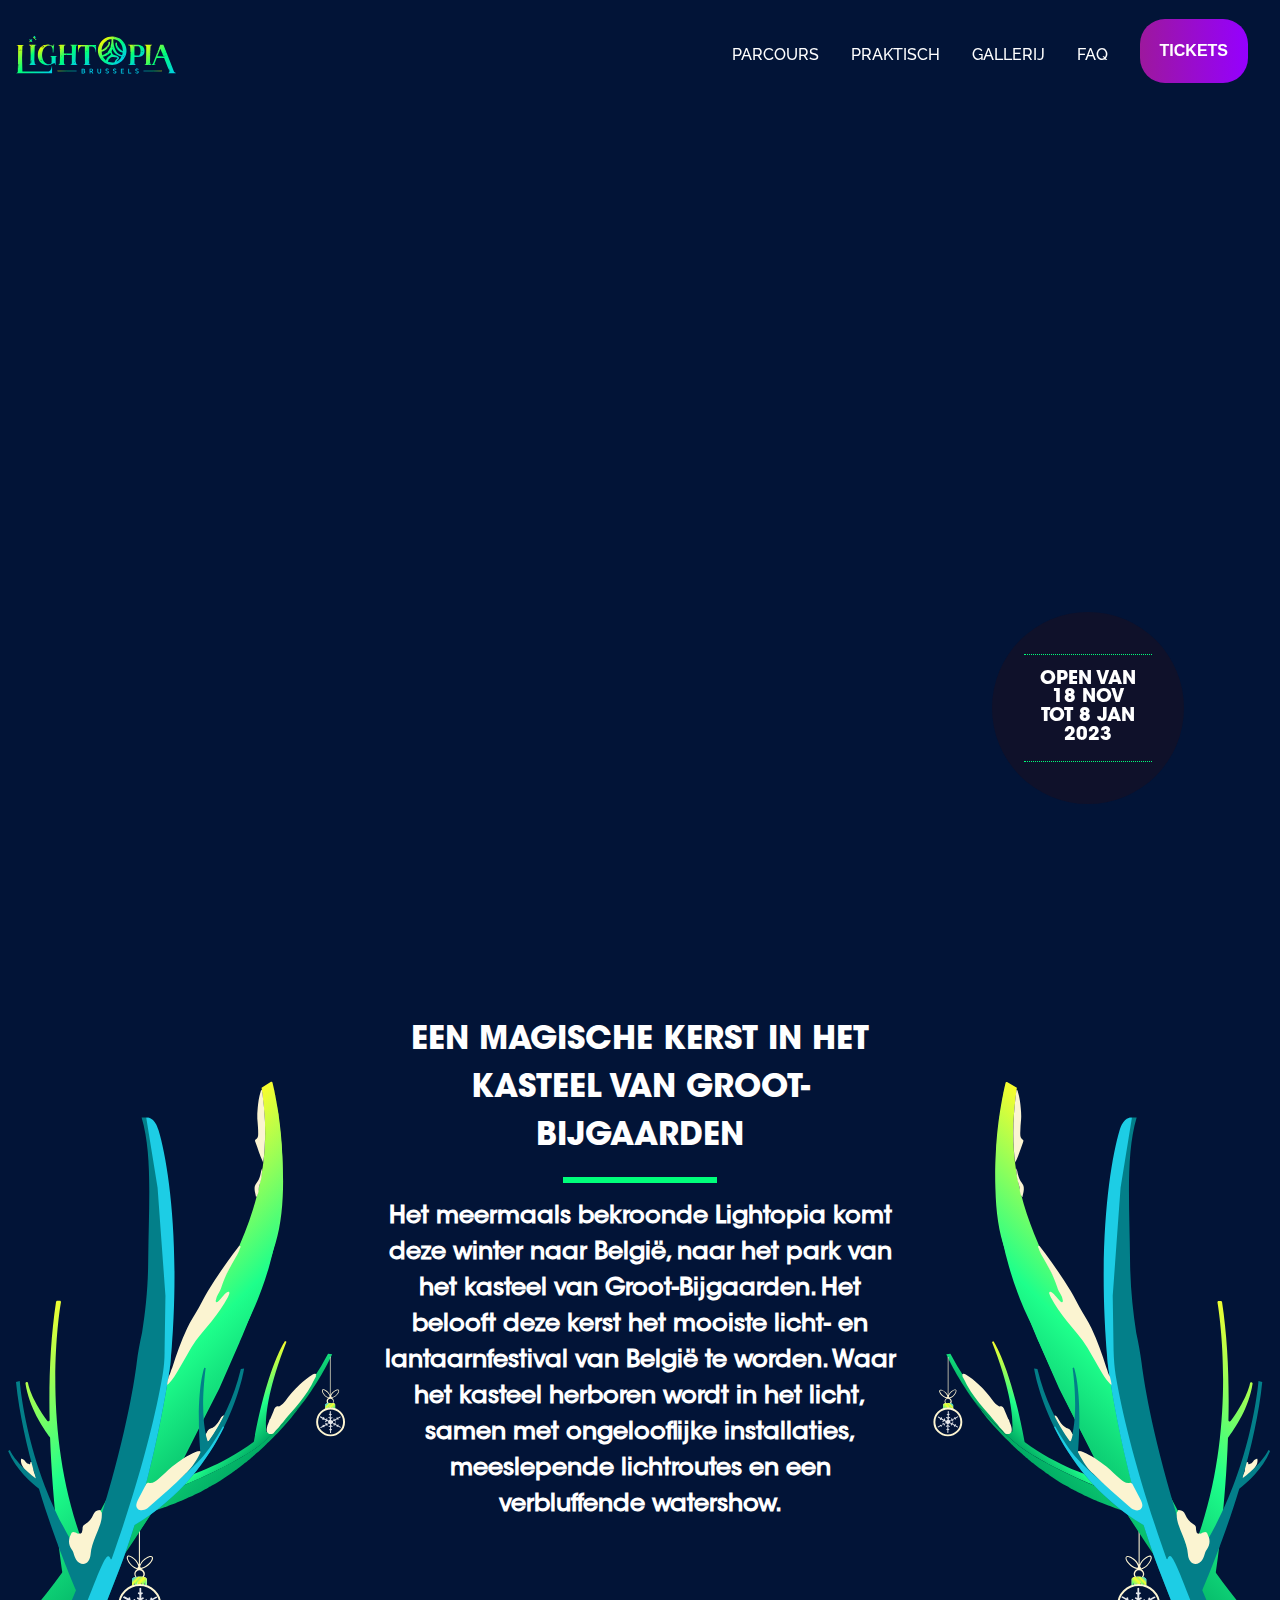
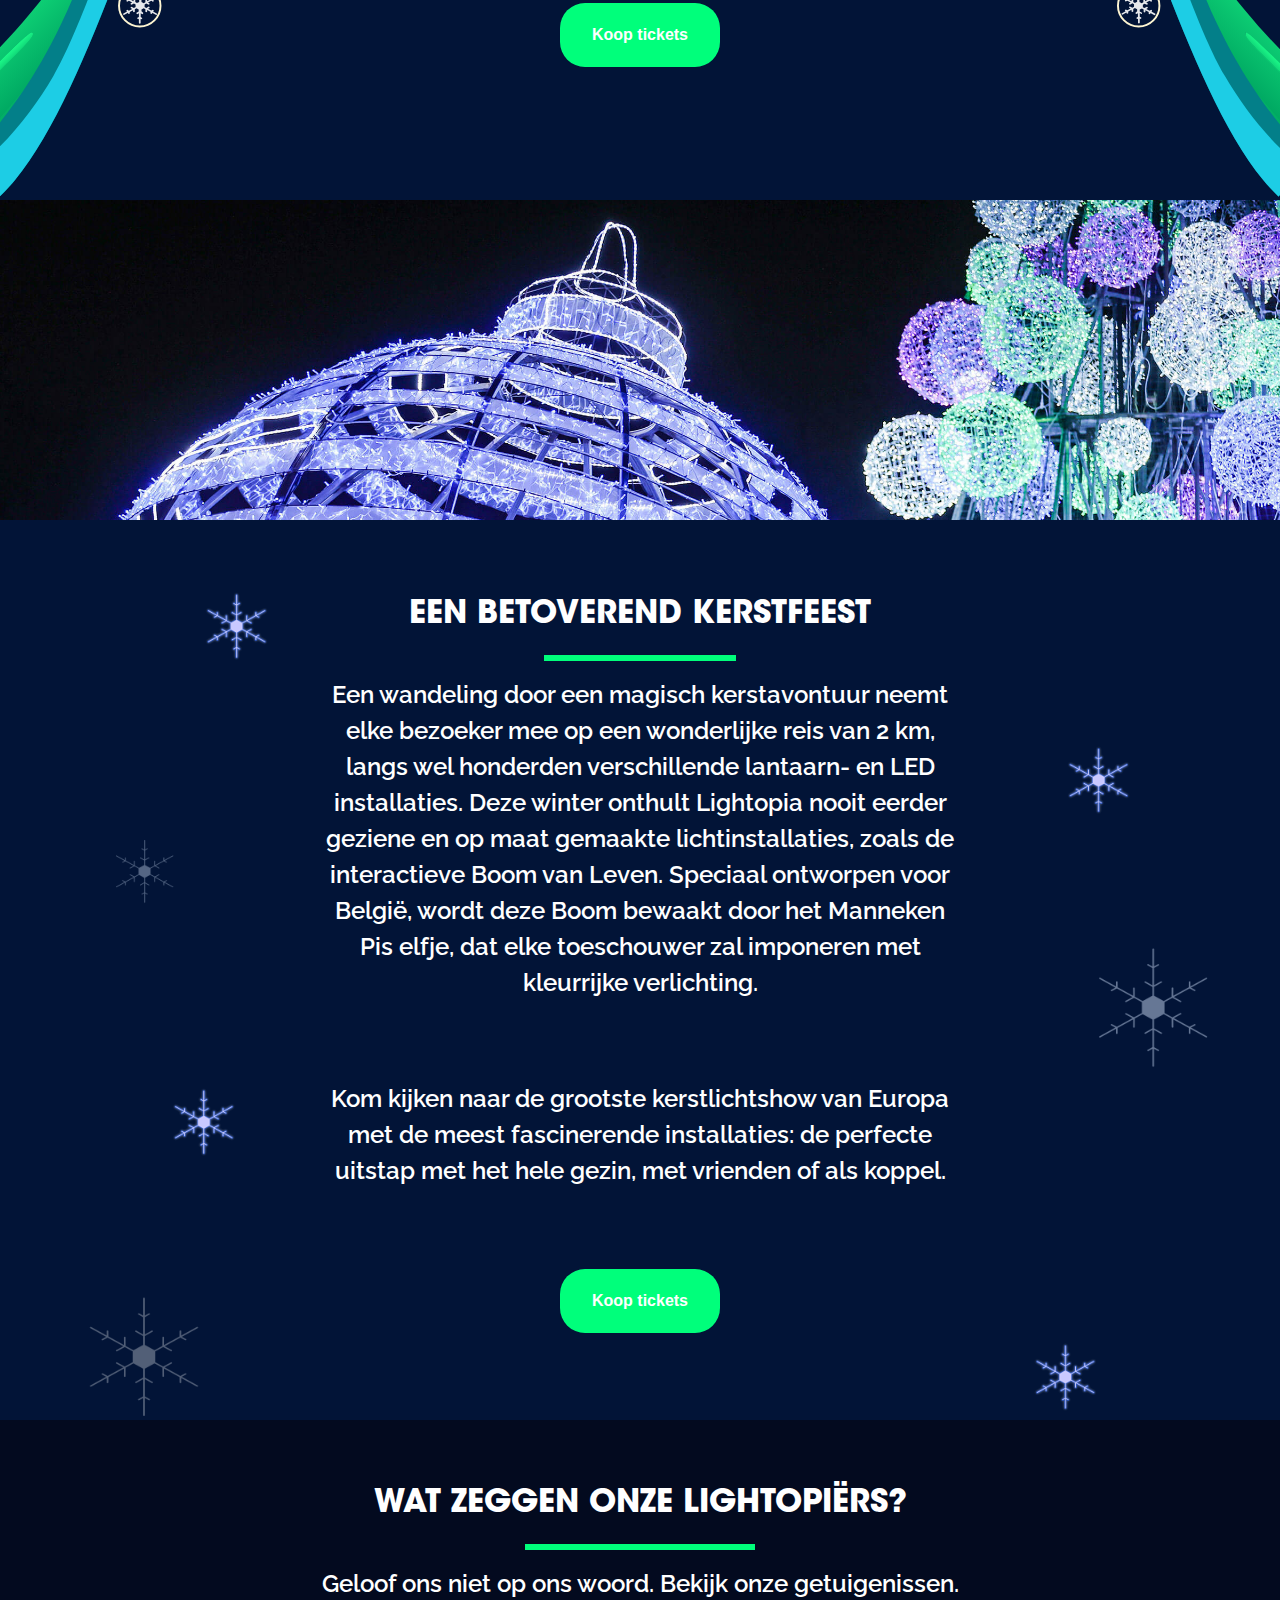
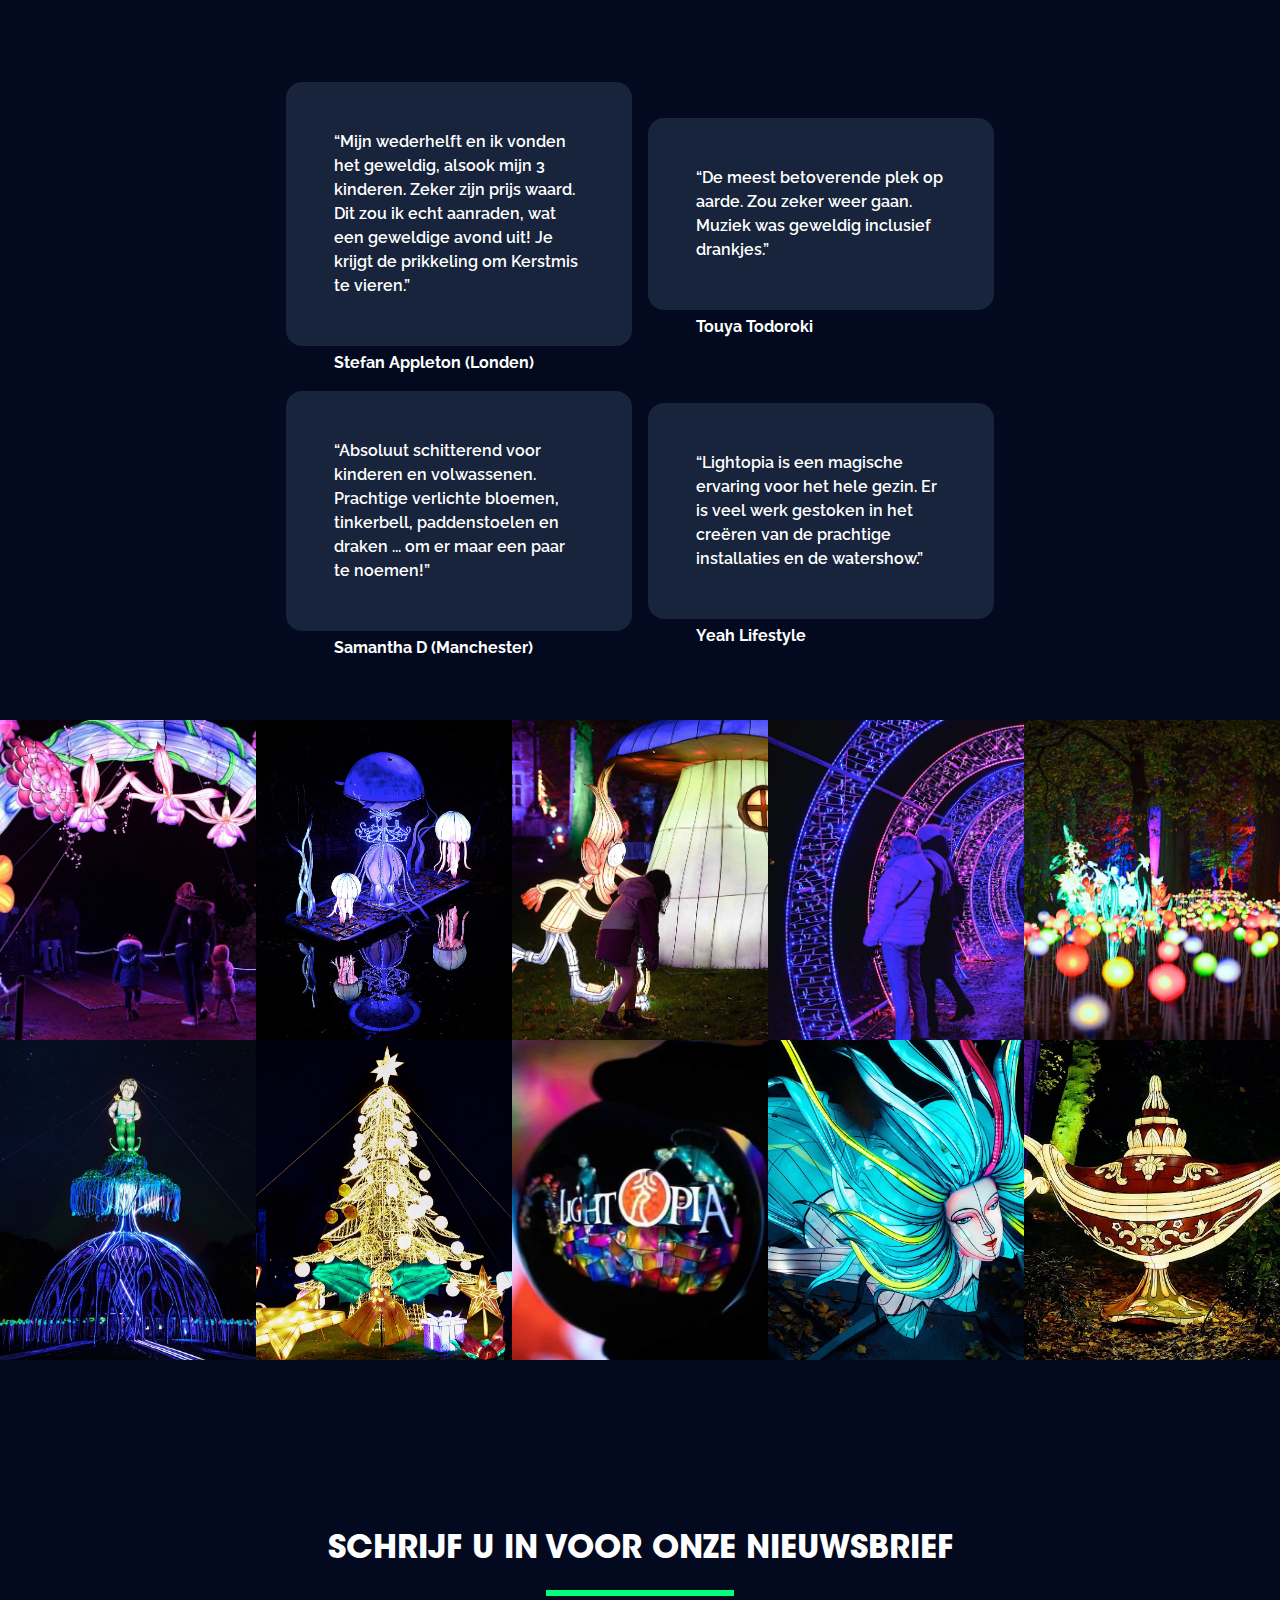
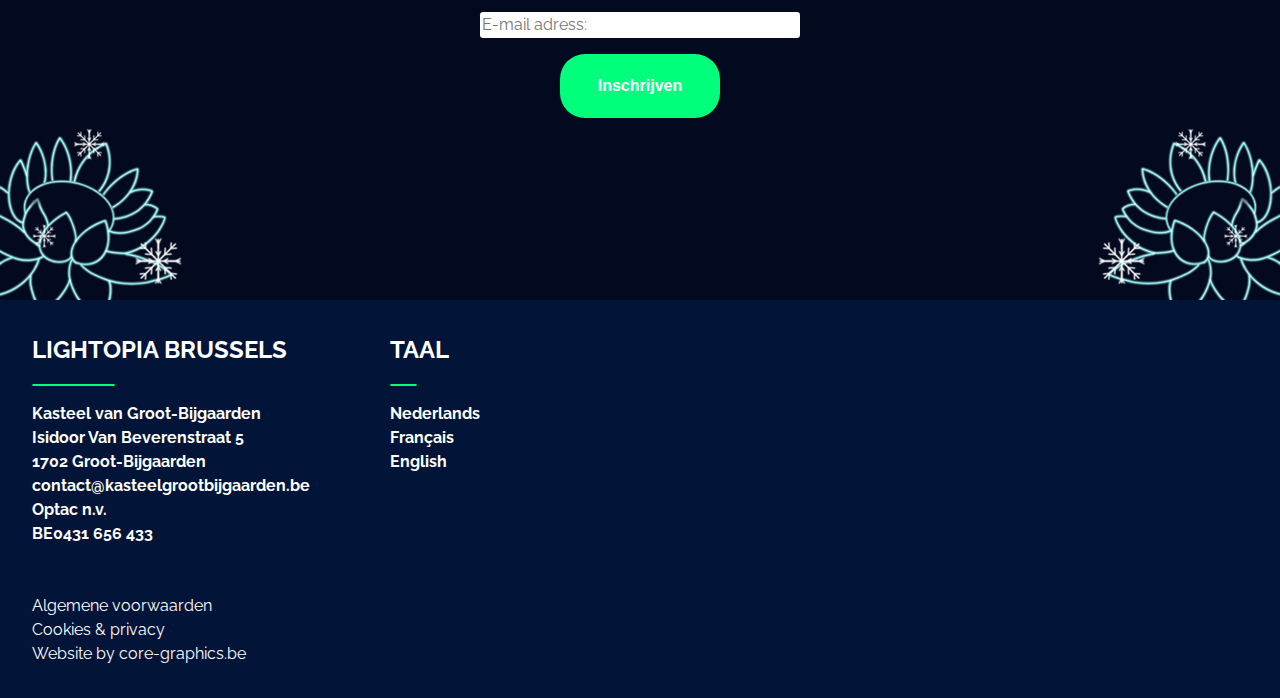
==== commit 730688b2: "image fix last update" ====
--- a/index.html
+++ b/index.html
@@ -135,7 +135,7 @@
               <img src="./static/img/gallery-footer/002-Edit-Lightopia-0491.jpg" onclick="openModal();currentSlide(1)" class="hover-shadow cursor">
             </div>
             <div class="column">
-              <img src=".static/img/gallery-footer/003-Edit-Lightopia-0327.jpg" onclick="openModal();currentSlide(2)" class="hover-shadow cursor">
+              <img src="./static/img/gallery-footer/003-Edit-Lightopia-0327.jpg" onclick="openModal();currentSlide(2)" class="hover-shadow cursor">
             </div>
             <div class="column">
               <img src="./static/img/gallery-footer/004-Edit-Lightopia-0527.jpg" onclick="openModal();currentSlide(3)" class="hover-shadow cursor">
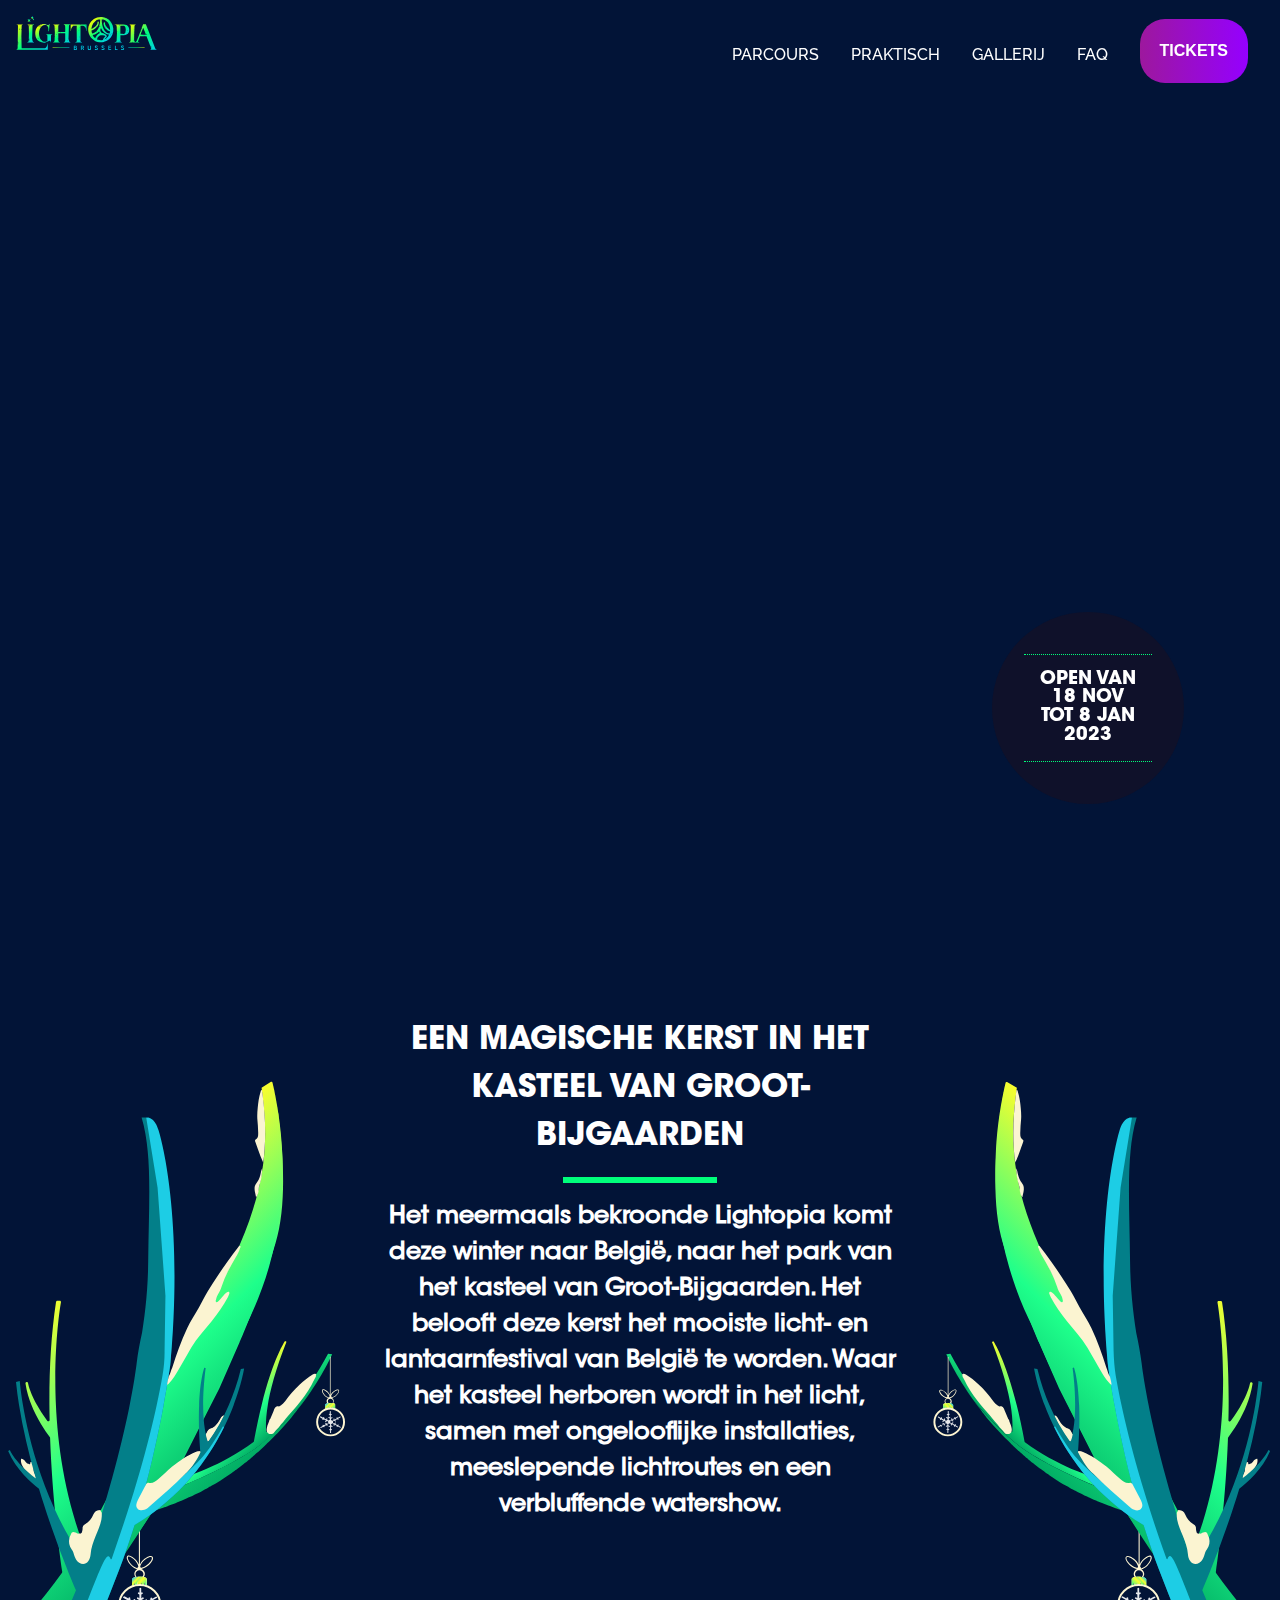
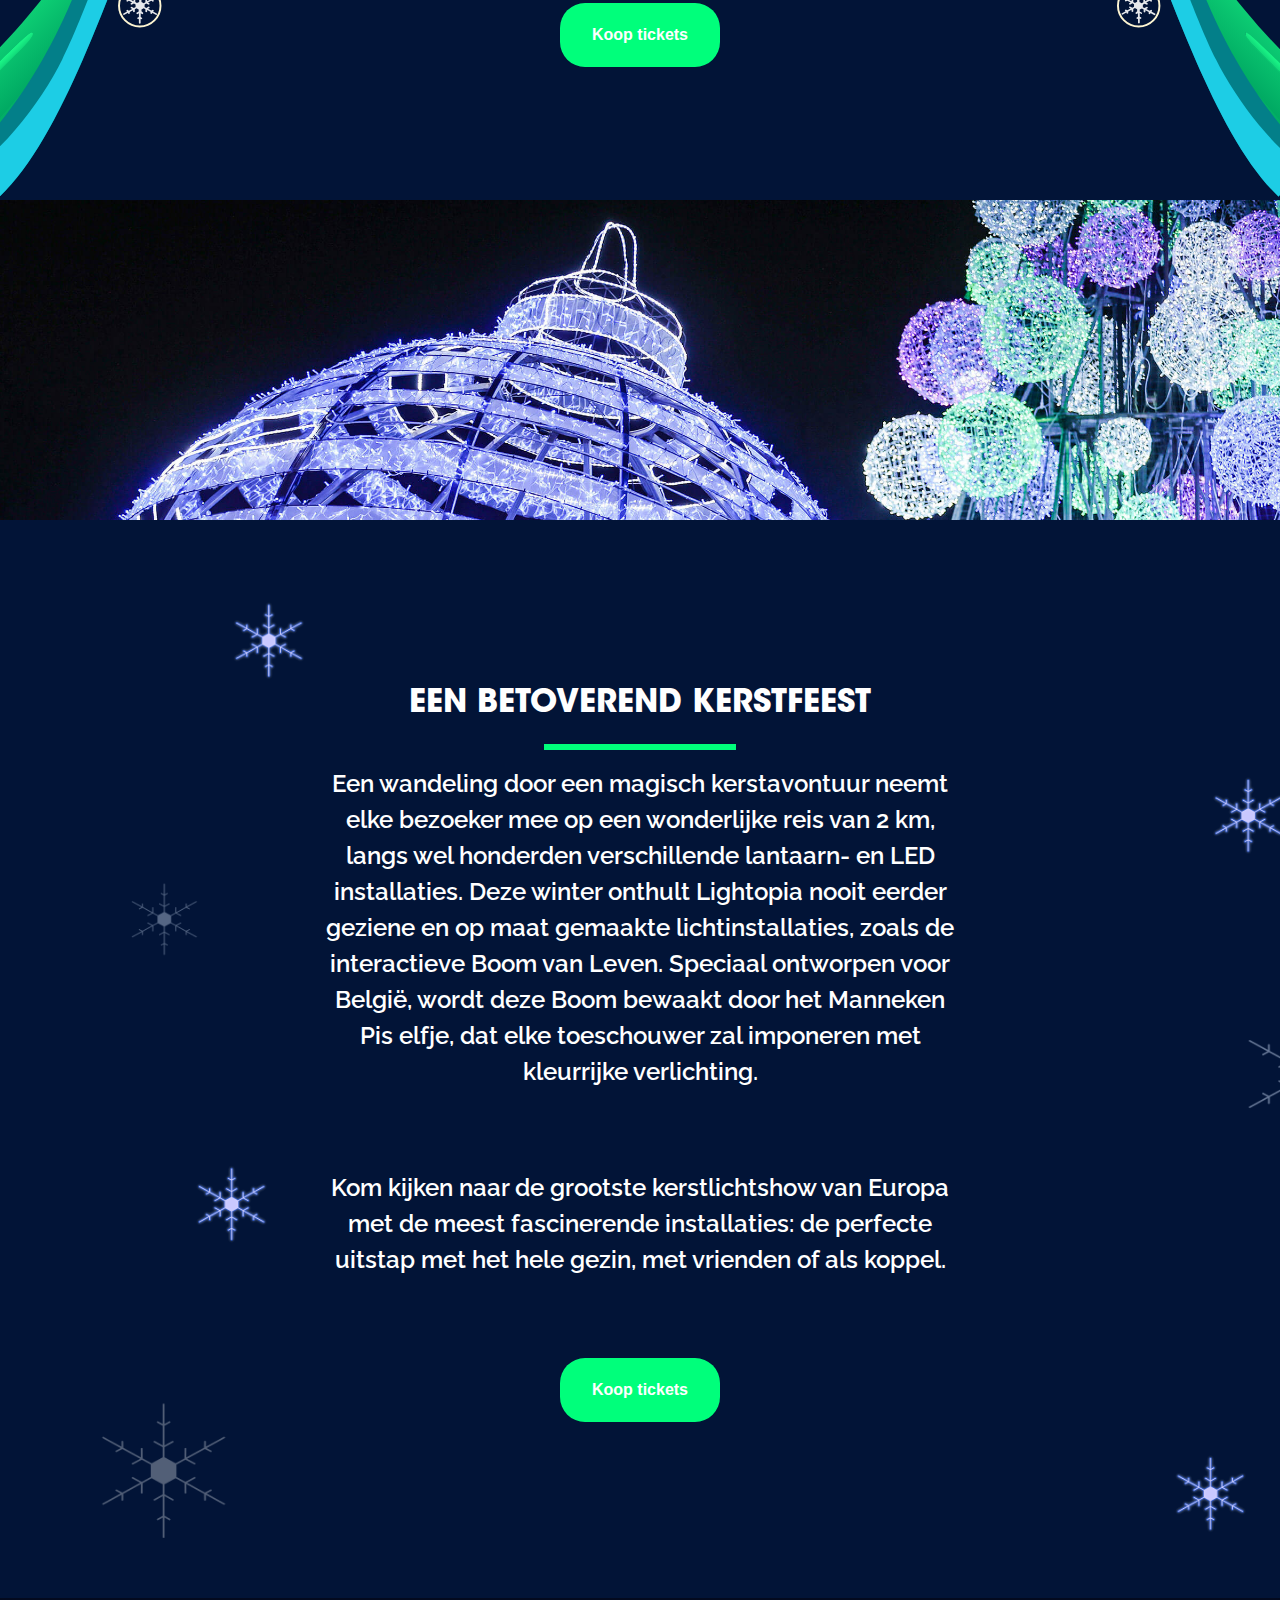
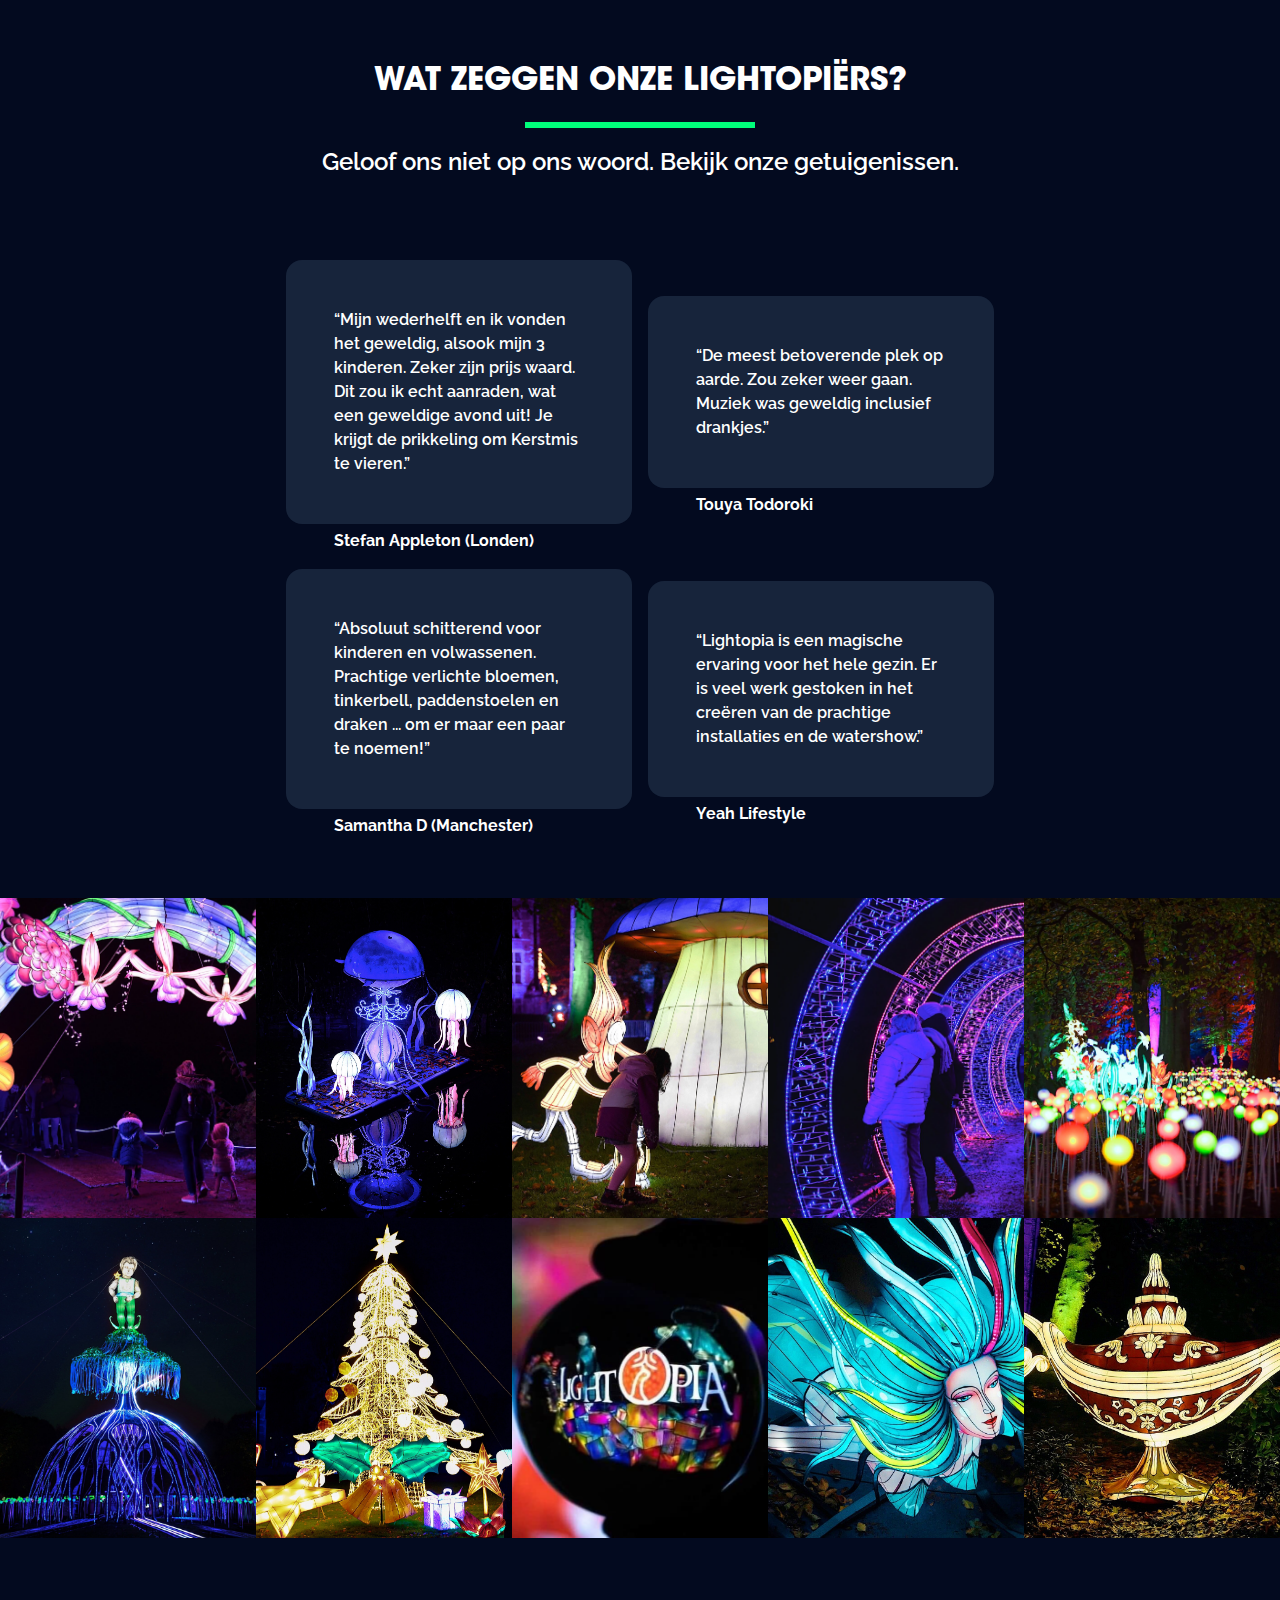
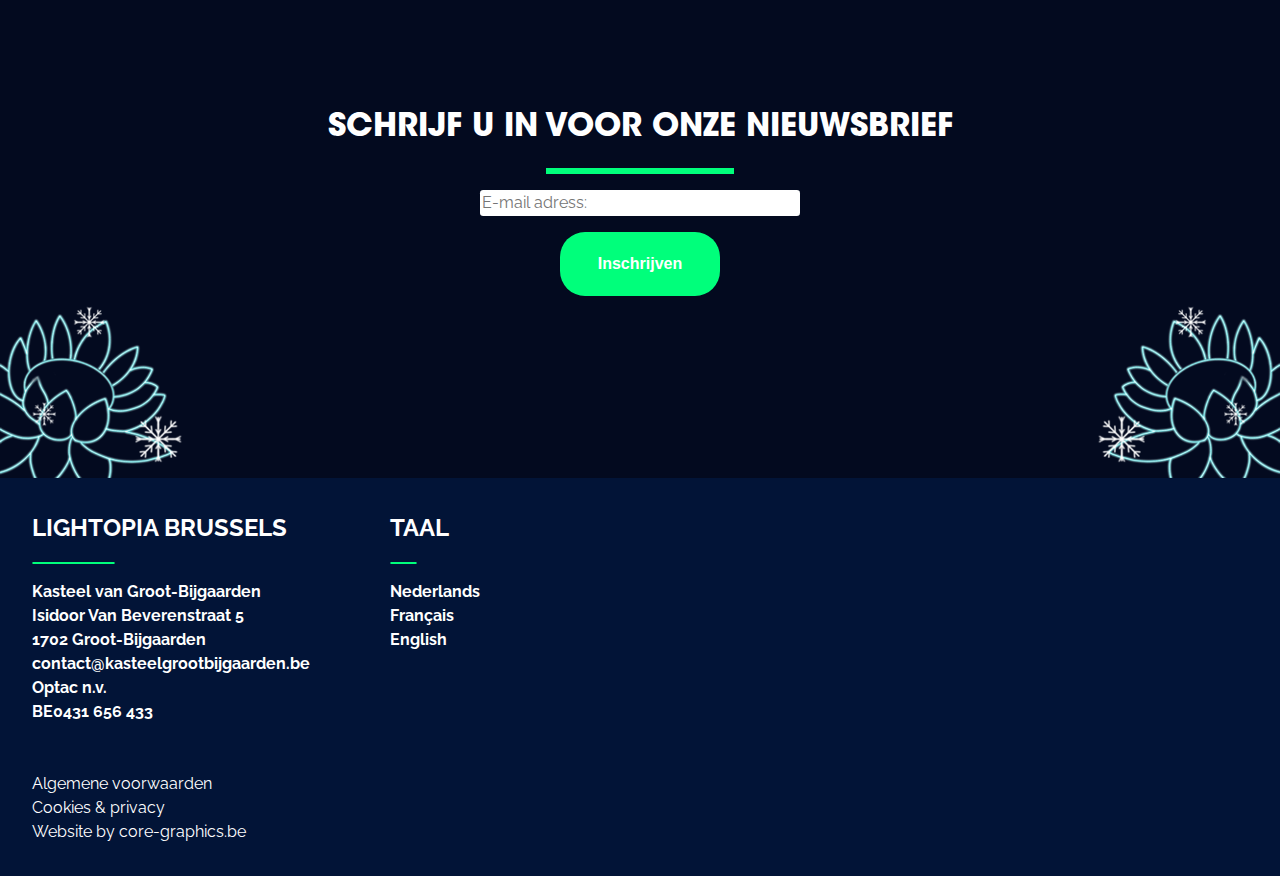
==== commit d724ec74: "parcours update" ====
--- a/index.html
+++ b/index.html
@@ -16,17 +16,19 @@
 
     <header>
         <nav id="navbar">
-            <img src="./static/img/logo.svg" alt="">
+            <a href="index.html">
+                <img src="./static/img/logo.svg" alt="">
+            </a>
             <ul>
-                <li><a href="">Parcours</a></li>
-                <li><a href="">Praktisch</a></li>
-                <li><a href="">Gallerij</a></li>
-                <li><a href="">FAQ</a></li>
-                <li><a href="" class="ticket"><span>Tickets</span></a></li>
+                <li><a href="parcours.html">Parcours</a></li>
+                <li><a href="praktisch.html">Praktisch</a></li>
+                <li><a href="galerij.html">Gallerij</a></li>
+                <li><a href="faq.html">FAQ</a></li>
+                <li><a href="tickets" class="ticket"><span>Tickets</span></a></li>
             </ul>
         </nav>
 
-        <script src="./data/nav.js"></script>
+        <script src="./static/js/nav.js"></script>
         
         <div class="header-content">
             <h3>
@@ -34,7 +36,7 @@
             </h3>
         </div>
         
-        <video playsinline="" autoplay="" muted="" loop="" poster="" class="video-bg">
+        <video playsinline="" autoplay="" muted="" loop="" poster="" id="video-bg">
             <source src="./static/video/lightopia-main-bxl-vbr-4mb-4mb.mp4" type="video/mp4">
         </video>
     </header>
@@ -132,97 +134,88 @@
 
         <div class="row">
             <div class="column">
-              <img src="./static/img/gallery-footer/002-Edit-Lightopia-0491.jpg" onclick="openModal();currentSlide(1)" class="hover-shadow cursor">
+                <img src="./static/img/gallery-footer/002-Edit-Lightopia-0491.jpg" onclick="openModal();currentSlide(1)" class="hover-shadow cursor">
             </div>
             <div class="column">
               <img src="./static/img/gallery-footer/003-Edit-Lightopia-0327.jpg" onclick="openModal();currentSlide(2)" class="hover-shadow cursor">
             </div>
             <div class="column">
-              <img src="./static/img/gallery-footer/004-Edit-Lightopia-0527.jpg" onclick="openModal();currentSlide(3)" class="hover-shadow cursor">
-            </div>
-            <div class="column">
-              <img src="./static/img/gallery-footer/005-Edit-Lightopia-0137.jpg" style="width:100%" onclick="openModal();currentSlide(4)" class="hover-shadow cursor">
-            </div>
-            <div class="column">
-              <img src="./static/img/gallery-footer/006-Edit-Lightopia-0151.jpg" onclick="openModal();currentSlide(5)" class="hover-shadow cursor">
-            </div>
-            <div class="column">
-              <img src="./static/img/gallery-footer/007-Edit-Lightopia-0178.jpg" onclick="openModal();currentSlide(6)" class="hover-shadow cursor">
-            </div>
-            <div class="column">
-              <img src="./static/img/gallery-footer//009-Edit-Lightopia-0080.jpg"  onclick="openModal();currentSlide(7)" class="hover-shadow cursor">
-            </div>
-            <div class="column">
-              <img src="./static/img/gallery-footer/010-lightopia-08.jpg" onclick="openModal();currentSlide(8)" class="hover-shadow cursor">
+                <img src="./static/img/gallery-footer/004-Edit-Lightopia-0527.jpg" onclick="openModal();currentSlide(3)" class="hover-shadow cursor">
+            </div>
+            <div class="column">
+                <img src="./static/img/gallery-footer/005-Edit-Lightopia-0137.jpg"   onclick="openModal();currentSlide(4)" class="hover-shadow cursor">
+            </div>
+            <div class="column">
+                <img src="./static/img/gallery-footer/006-Edit-Lightopia-0151.jpg" onclick="openModal();currentSlide(5)" class="hover-shadow cursor">
+            </div>
+            <div class="column">
+                <img src="./static/img/gallery-footer/007-Edit-Lightopia-0178.jpg" onclick="openModal();currentSlide(6)" class="hover-shadow cursor">
+            </div>
+            <div class="column">
+                <img src="./static/img/gallery-footer//009-Edit-Lightopia-0080.jpg"  onclick="openModal();currentSlide(7)" class="hover-shadow cursor">
+            </div>
+            <div class="column">
+                <img src="./static/img/gallery-footer/010-lightopia-08.jpg" onclick="openModal();currentSlide(8)" class="hover-shadow cursor">
             </div>
             <div class="column">
                 <img src="./static/img/gallery-footer/011-Lightopia-BXL-Still-007-edit.jpg" onclick="openModal();currentSlide(9)" class="hover-shadow cursor">
-              </div>
-              <div class="column">
+            </div>
+            <div class="column">
                 <img src="./static/img/gallery-footer/012-Lightopia-BXL-Still-010-edit.jpg" onclick="openModal();currentSlide(10)" class="hover-shadow cursor">
-              </div>
+            </div>
         </div>
 
         <div id="myModal" class="modal">
             <span class="close cursor" onclick="closeModal()">&times;</span>
             <div class="modal-content">
-              <div class="mySlides">
+            <div class="mySlides">
                 <div class="numbertext">1 / 10</div>
                 <img src="./static/img/gallery-footer/002-Edit-Lightopia-0491.jpg">
-              </div>
-          
-              <div class="mySlides">
+            </div>
+            <div class="mySlides">
                 <div class="numbertext">2 / 10</div>
                 <img src="./static/img/gallery-footer/003-Edit-Lightopia-0327.jpg">
-              </div>
-          
-              <div class="mySlides">
+            </div>
+            <div class="mySlides">
                 <div class="numbertext">3 / 10</div>
                 <img src="./static/img/gallery-footer/004-Edit-Lightopia-0527.jpg">
-              </div>
-              
-              <div class="mySlides">
+            </div>
+            <div class="mySlides">
                 <div class="numbertext">4 / 10</div>
                 <img src="./static/img/gallery-footer/005-Edit-Lightopia-0137.jpg">
-              </div>
-              
-              <div class="mySlides">
+            </div>
+            
+            <div class="mySlides">
                 <div class="numbertext">5 / 10</div>
                 <img src="./static/img/gallery-footer/006-Edit-Lightopia-0151.jpg">
-              </div>
-          
-              <div class="mySlides">
+            </div>
+            <div class="mySlides">
                 <div class="numbertext">6 / 10</div>
                 <img src="./static/img/gallery-footer/007-Edit-Lightopia-0178.jpg">
-              </div>
-          
-              <div class="mySlides">
+            </div>
+            <div class="mySlides">
                 <div class="numbertext">7 / 10</div>
                 <img src="./static/img/gallery-footer/009-Edit-Lightopia-0080.jpg">
-              </div>
-              
-              <div class="mySlides">
+            </div>
+            
+            <div class="mySlides">
                 <div class="numbertext">8 / 10</div>
                 <img src="./static/img/gallery-footer/010-lightopia-08.jpg">
-              </div>
-              <div class="mySlides">
+            </div>
+            <div class="mySlides">
                 <div class="numbertext">9 / 10</div>
                 <img src="./static/img/gallery-footer/011-Lightopia-BXL-Still-007-edit.jpg">
-              </div>
-              <div class="mySlides">
+            </div>
+            <div class="mySlides">
                 <div class="numbertext">10 / 10</div>
                 <img src="./static/img/gallery-footer/012-Lightopia-BXL-Still-010-edit.jpg">
-              </div>
-              <a class="prev" onclick="plusSlides(-1)">&#10094;</a>
-              <a class="next" onclick="plusSlides(1)">&#10095;</a>
-          
-              <div class="caption-container">
-                <p id="caption"></p>
-              </div>
-            </div>
-        </div>
-
-        <script src="./data/lightbox.js"></script>
+            </div>
+            <a class="prev" onclick="plusSlides(-1)">&#10094;</a>
+            <a class="next" onclick="plusSlides(1)">&#10095;</a>
+            </div>
+        </div>
+
+        <script src="./static/js/lightbox.js"></script>
 
         <div class="fourth default">
             <div class="fourth-content">
--- a/static/css/main.css
+++ b/static/css/main.css
@@ -17,7 +17,7 @@
     src: url("../fonts/ITC\ Avant\ Garde\ Gothic\ Std\ Medium.otf");
 }
 
-header nav {
+nav {
     width: 100%;
     display: flex;
     justify-content: space-between;
@@ -27,7 +27,7 @@
     z-index: 2;
     position: fixed;
 }
-header ul {
+nav ul {
     display: flex;
     list-style-type: none;
     color: white;
@@ -36,11 +36,11 @@
     justify-content: end;
 }
 
-header nav img {
+nav img {
     width: 10rem;
 }
 
-header li {
+nav li {
     padding: 0.2rem 1rem;
 }
 
@@ -167,7 +167,6 @@
 }
 
 .default {
-    height: 100vh;
     text-align: center;
     display: flex;
     justify-content: center;
@@ -270,7 +269,6 @@
 .second {
     background-image: url(../img/background-02.png);
     background-size: cover;
-    height: 100vh;
     text-align: center;
 }
 
@@ -506,3 +504,105 @@
 footer figure img {
     height: 1.5rem;
 }
+
+.spotlightParc {
+    background-image: url(../img/spotlight-02.jpg);
+    background-size: cover;
+    background-position: center;
+    height: 20rem;
+    width: 100%;
+    display: block;
+}
+
+.first-parc {
+    display: block;
+}
+
+.active {
+    text-decoration: underline rgb(0, 255, 123);
+}
+
+.box {
+    width: 2rem;
+    height: 2rem;
+    border-radius: 50%;
+    background-color: aqua;
+    position: absolute;
+}
+
+.canvas {
+    width: 100%;
+    height: 100%;
+    position: relative;
+}
+
+.map-pointers {
+    height: auto;
+}
+
+.gridbox {
+    display: grid;
+    grid-template-columns: repeat(4, 1fr);
+    grid-template-rows: repeat(7, 20rem);
+    grid-gap: 1rem;
+}
+
+.gridbox img {
+    object-fit: cover;
+    width: 100%;
+    height: 100%;
+}
+
+.gridbox img:nth-child(1) {
+    grid-column-start: 1;
+    grid-column-end: 3;
+}
+
+.gridbox img:nth-child(2) {
+    grid-column-start: 3;
+    grid-column-end: 5;
+}
+
+.gridbox img:nth-child(3) {
+    grid-column-start: 1;
+    grid-column-end: 5;
+}
+
+.gridbox img:nth-child(4) {
+    grid-row-start: 3;
+    grid-row-end: 5;
+}
+
+.gridbox img:nth-child(6) {
+    grid-row-start: 4;
+    grid-row-end: 5;
+    grid-column-start: 2;
+    grid-column-end: 5;
+}
+.gridbox img:nth-child(9) {
+    grid-column-start: 1;
+    grid-column-end: 3;
+}
+
+.gridbox img:nth-child(10) {
+    grid-column-start: 3;
+    grid-column-end: 5;
+}
+.gridbox img:nth-child(11) {
+    grid-column-start: 1;
+    grid-column-end: 5;
+}
+
+.gridbox img:nth-child(12) {
+    grid-column-start: 1;
+    grid-column-end: 3;
+}
+
+.gridbox img:nth-child(13) {
+    grid-column-start: 3;
+    grid-column-end: 5;
+}
+
+.prev {
+    left: 0;
+}
